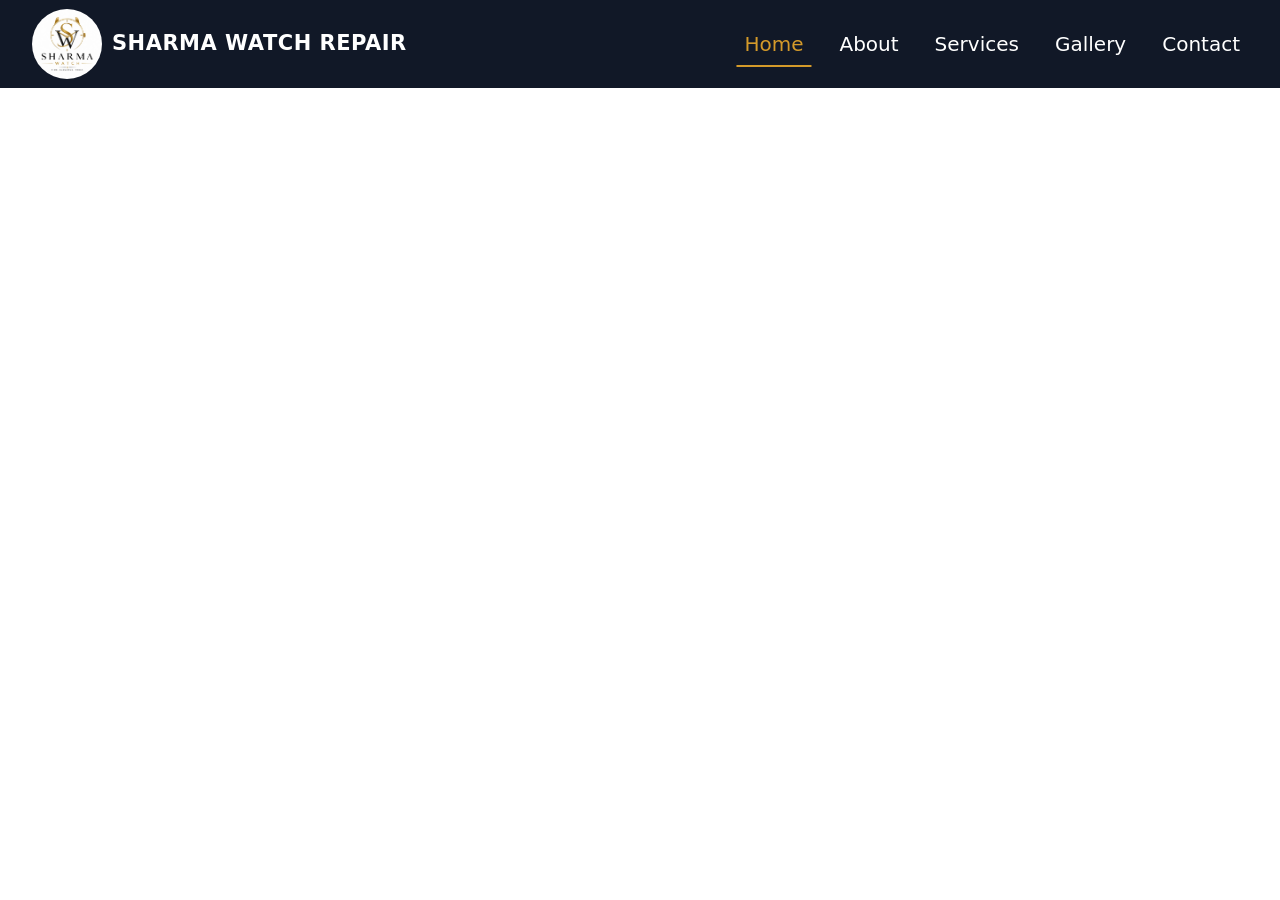
==== index.html @ b6eb5b07 "Update website pages" ====
<!DOCTYPE html>
<html lang="en">
<head>
    <meta charset="UTF-8">
    <meta name="viewport" content="width=device-width, initial-scale=1.0">

    <title>Sharma Watch Repair</title>

    <!-- Website Favicon -->
    <link rel="icon" type="image/png" href="images/sharmawatchlogo.jpeg">
    <!-- Bootstrap CSS -->
    <link href="https://cdn.jsdelivr.net/npm/bootstrap@5.3.3/dist/css/bootstrap.min.css" rel="stylesheet">
    <!-- Common CSS -->
    <link rel="stylesheet" href="css/header.css">
    <link rel="stylesheet" href="css/home.css">
    <link rel="stylesheet" href="css/services.css">
    <link rel="stylesheet" href="css/gallery.css">
    <link rel="stylesheet" href="css/footer.css">

    <!-- Bootstrap Icons -->
    <link rel="stylesheet" href="https://cdn.jsdelivr.net/npm/bootstrap-icons@1.11.3/font/bootstrap-icons.min.css">

</head>

<body>
    <!-- Header -->
    <div id="header"></div>

    <!-- Main Content -->
    <!-- <main>
        <div id="home"></div>
        <div id="about"></div>
        <div id="services"></div>
        <div id="gallery"></div>
        <div id="contact"></div>
    </main> -->
<br>
    <!-- Footer -->
    <!-- <div id="footer"></div> -->

    <!-- Bootstrap JavaScript -->
<script src="https://cdn.jsdelivr.net/npm/bootstrap@5.3.3/dist/js/bootstrap.bundle.min.js"></script>

<!-- JavaScript -->
    <script src="js/script.js" defer></script>


</body>
</html>
---- css/header.css ----
/* ================= GLOBAL ================= */

* {
    box-sizing: border-box;
}

html,
body {
    width: 100%;
    max-width: 100%;
    overflow-x: hidden;
}

/* ================= HEADER ================= */

.watch-header {
    height: 90px;
}



/* ================= BOOTSTRAP NAVBAR ================= */

.watch-navbar {
    height: 88px;
    width: 100%;
    padding: 0 20px;

    background-color: #111827;

    position: fixed;
    top: 0;
    left: 0;
    z-index: 1000;
}

/* ================= LOGO / BRAND ================= */

.watch-navbar .watch-brand {
    height: 88px;

    display: flex;
    align-items: center;
    gap: 10px;

    padding: 0;
    margin: 0;

    color: #ffffff;
    font-size: 21px;
    font-weight: 700;
    letter-spacing: 0.5px;
    white-space: nowrap;
    text-decoration: none;
}

.watch-navbar .watch-brand:hover {
    color: #d49a2a;
}

/* Logo Image */
.watch-navbar .watch-logo {
    width: 70px;
    height: 70px;
    border-radius: 50%;
    object-fit: contain;
}

/* ================= NAVIGATION MENU ================= */

.watch-navbar .navbar-collapse {
    background-color: #111827;
}

.watch-navbar .navbar-nav {
    display: flex;
    align-items: center;
    gap: 20px;
    margin-left: 90px;
}

.watch-navbar .nav-link {
    position: relative;

    padding: 10px 8px;

    color: #ffffff !important;
    font-size: 20px;
    font-weight: 500;

    text-decoration: none;
    transition: color 0.3s ease;
}

/* Hover and Active */
.watch-navbar .nav-link:hover,
.watch-navbar .nav-link:focus,
.watch-navbar .nav-link.active {
    color: #d49a2a !important;
}

/* ================= GOLD UNDERLINE ================= */

.watch-navbar .nav-link::before {
    content: "";

    position: absolute;
    left: 50%;
    bottom: 2px;

    width: 0;
    height: 2px;

    background-color: #d49a2a;

    transform: translateX(-50%);
    transition: width 0.3s ease;
}

.watch-navbar .nav-link:hover::before,
.watch-navbar .nav-link.active::before {
    width: 100%;
}

/* ================= HAMBURGER BUTTON ================= */

.watch-navbar .navbar-toggler {
    border: double #d49a2a;
    padding: 6px 9px;
}

.watch-navbar .navbar-toggler:focus {
    box-shadow: none;
}

/* White hamburger icon */
.watch-navbar .navbar-toggler-icon {
    background-image: url("data:image/svg+xml,%3Csvg xmlns='http://www.w3.org/2000/svg' viewBox='0 0 30 30'%3E%3Cpath stroke='white' stroke-linecap='round' stroke-miterlimit='10' stroke-width='2' d='M4 7h22M4 15h22M4 23h22'/%3E%3C/svg%3E");
}

/* ================= TABLET ================= */

@media (min-width: 576px) and (max-width: 991.98px) {

    .watch-navbar {
        padding: 0 15px;
    }

    /* Brand */
    .watch-navbar .watch-brand {
        font-size: 18px;
        gap: 8px;
        flex-shrink: 1;
        min-width: 0;
    }

    .watch-navbar .watch-logo {
        width: 75px;
        height: 75px;
        flex-shrink: 0;
    }

    /* Hamburger Button */
    .watch-navbar .navbar-toggler {
        display: block;
        flex-shrink: 0;
        margin-left: auto;
        border: double #d49a2a;
        padding: 6px 9px;
    }

    /* Dropdown Menu */
    .watch-navbar .navbar-collapse {
        position: absolute;
        top: 88px;
        right: 0;
        left: auto;

        width: 220px;
        padding: 10px 15px;

        background-color: #111827;
        border-radius: 0;
        box-shadow: 0 5px 15px rgba(0, 0, 0, 0.25);
    }

    /* Vertical Links */
    .watch-navbar .navbar-nav {
        display: flex;
        flex-direction: column;
        align-items: stretch;

        width: 100%;
        margin: 0;
        gap: 10px;
    }

    .watch-navbar .nav-item {
        width: 100%;
    }

    .watch-navbar .nav-link {
        display: block;
        width: 100%;
        padding: 8px 5px;

        font-size: 16px;
        text-align: left;
    }

    /* Gold Underline */
    .watch-navbar .nav-link::before {
        left: 5px;
        bottom: 2px;
        transform: none;
    }

    .watch-navbar .nav-link:hover::before,
    .watch-navbar .nav-link.active::before {
        width: 35px;
    }
}
/* ================= MOBILE ================= */

@media (max-width: 575px) {

    /* Navbar */
    .watch-navbar {
        width: 100%;
    }

    /* Brand */
    .watch-navbar .watch-brand {
        height: 88px;
        gap: 5px;
        font-size: 14px;
    }

    /* Original mobile logo sizing */
    .watch-navbar .watch-logo {
        width: 90px;
        height: 90px;

        object-fit: contain;
       
    }

    /* Original right-side mobile menu */
    .watch-navbar .navbar-collapse {
        position: absolute;

        top: 88px;
        right: 0;
        left: auto;

        width: 180px;

        padding: 10px 15px;

        background-color: #111827;
        border-radius: 0;

        box-shadow: 0 5px 15px rgba(0, 0, 0, 0.25);
    }

    /* Navigation list */
    .watch-navbar .navbar-nav {
        display: flex;
        flex-direction: column;
        align-items: stretch;

        width: 100%;
        margin: 0;
        gap: 10px;
    }

    .watch-navbar .nav-item {
        width: 100%;
    }

    .watch-navbar .nav-link {
        display: block;

        width: 100%;
        padding: 8px 5px;

        font-size: 15px;
        text-align: left;
    }

    /* Mobile underline */
    .watch-navbar .nav-link::before {
        left: 5px;
        bottom: 2px;
        transform: none;
    }

    .watch-navbar .nav-link:hover::before,
    .watch-navbar .nav-link.active::before {
        width: 35px;
    }
}

/* ================= EXTRA SMALL MOBILE ================= */

@media (max-width: 380px) {

    .watch-navbar {
        padding: 0 8px;
    }

    .watch-navbar .watch-brand {
        font-size: 12px;
        gap: 4px;
    }

    .watch-navbar .watch-logo {
        width: 75px;
        height: 75px;
    }

    .watch-navbar .navbar-toggler {
        padding: 5px 7px;
    }
}
---- css/home.css ----
/* =========================
   HERO SECTION
========================= */

.hero-section {
    position: relative;
    min-height: 650px;
    padding: 75px 0;
    overflow: hidden;

    background:
        radial-gradient(
            circle at 78% 45%,
            rgba(212, 154, 42, 0.13),
            transparent 35%
        ),
        linear-gradient(
            120deg,
            #07111e 0%,
            #102a43 55%,
            #070b11 100%
        );
}

/* Subtle gold line */
.hero-section::before {
    content: "";
    position: absolute;
    top: 0;
    left: 0;
    width: 100%;
    height: 3px;
    background: linear-gradient(
        90deg,
        #d49a2a,
        #f8d477,
        transparent
    );
}

.hero-section .container {
    position: relative;
    z-index: 1;
}

/* =========================
   LEFT CONTENT
========================= */

.hero-content {
    max-width: 590px;
    padding: 15px 0;
}

.hero-tag {
    display: inline-flex;
    align-items: center;
    gap: 10px;

    padding: 12px 20px;
    margin-bottom: 25px;

    color: #ffffff;
    border: 1px solid #d49a2a;
    border-radius: 50px;
    background: rgba(255, 255, 255, 0.04);

    font-size: 14px;
    font-weight: 600;
    letter-spacing: 0.3px;
}

.hero-tag i {
    color: #f5bd45;
    font-size: 20px;
}

/* Heading */

.hero-content h1 {
    color: #ffffff;
    font-size: clamp(38px, 4vw, 58px);
    line-height: 1.12;
    font-weight: 800;
    letter-spacing: -1.5px;
    margin-bottom: 24px;
}

.hero-content h1 span {
    display: block;
    margin-top: 8px;
    color: #f5bd45;
}

/* Description */

.hero-description {
    max-width: 510px;
    color: #c7d0dc;
    font-size: 17px;
    line-height: 1.85;
    margin-bottom: 30px;
}

/* =========================
   BUTTONS
========================= */

.hero-buttons {
    display: flex;
    flex-wrap: wrap;
    align-items: center;
    gap: 14px;
}

.hero-btn-primary,
.hero-btn-outline {
    display: inline-flex;
    align-items: center;
    justify-content: center;
    gap: 10px;

    padding: 15px 21px;
    border-radius: 50px;
    text-decoration: none;
    font-size: 14px;
    font-weight: 700;

    transition: all 0.3s ease;
}

.hero-btn-primary {
    color: #10243b;
    background: linear-gradient(
        135deg,
        #f8d477,
        #d49a2a
    );
    box-shadow: 0 8px 25px rgba(212, 154, 42, 0.16);
}

.hero-btn-primary:hover {
    color: #10243b;
    transform: translateY(-3px);
    box-shadow: 0 12px 30px rgba(212, 154, 42, 0.3);
}

.hero-btn-outline {
    color: #ffffff;
    border: 1px solid #d49a2a;
    background: transparent;
}

.hero-btn-outline:hover {
    color: #07111e;
    background: #f5bd45;
    transform: translateY(-3px);
}

/* =========================
   TRUST FEATURES
========================= */

.hero-features {
    display: flex;
    flex-wrap: wrap;
    gap: 25px;
    margin-top: 45px;
}

.hero-feature {
    display: flex;
    align-items: center;
    gap: 13px;
}

.feature-icon {
    flex-shrink: 0;
    width: 55px;
    height: 55px;

    display: flex;
    align-items: center;
    justify-content: center;

    border: 1px solid #d49a2a;
    border-radius: 50%;
    color: #f5bd45;
    font-size: 25px;
}

.hero-feature h6 {
    color: #ffffff;
    font-size: 14px;
    font-weight: 700;
    margin: 0 0 6px;
}

.hero-feature p {
    color: #aebdce;
    font-size: 12px;
    margin: 0;
}

/* =========================
   RIGHT WATCH IMAGE
========================= */

.hero-watch-wrapper {
    position: relative;
    max-width: 570px;
    margin-left: auto;
    text-align: center;
}

.watch-glow {
    position: absolute;
    width: 75%;
    height: 70%;
    top: 15%;
    left: 12%;

    background: rgba(212, 154, 42, 0.13);
    filter: blur(65px);
    border-radius: 50%;
    pointer-events: none;
}

.hero-watch-image {
    position: relative;
    display: block;
    width: 100%;
    height: auto;
    max-height: 490px;
    object-fit: contain;

    filter: drop-shadow(0 20px 30px rgba(0, 0, 0, 0.4));
    animation: watchFloat 5s ease-in-out infinite;
}

.watch-image-caption {
    position: relative;
    display: inline-flex;
    align-items: center;
    gap: 10px;

    margin-top: 15px;
    padding: 12px 22px;

    color: #f5bd45;
    border: 1px solid rgba(212, 154, 42, 0.4);
    background: rgba(255, 255, 255, 0.04);
    border-radius: 50px;

    font-size: 13px;
    font-weight: 600;
}

.watch-image-caption i {
    font-size: 18px;
}

/* Watch animation */

@keyframes watchFloat {
    0%, 100% {
        transform: translateY(0);
    }

    50% {
        transform: translateY(-9px);
    }
}

/* =========================
   TABLET
========================= */

@media (max-width: 991.98px) {
    .hero-section {
        padding: 60px 0;
    }

    .hero-content {
        max-width: 100%;
    }

    .hero-watch-wrapper {
        margin: 45px auto 0;
        max-width: 520px;
    }

    .hero-watch-image {
        max-height: 420px;
    }

    .hero-features {
        margin-top: 30px;
    }
}

/* =========================
   MOBILE
========================= */

@media (max-width: 575.98px) {
    .hero-section {
        padding: 45px 0;
        min-height: auto;
    }

    .hero-tag {
        padding: 10px 14px;
        font-size: 12px;
        margin-bottom: 22px;
    }

    .hero-content h1 {
        font-size: 37px;
        letter-spacing: -0.8px;
    }

    .hero-description {
        font-size: 15px;
        line-height: 1.75;
    }

    .hero-buttons {
        flex-direction: column;
        align-items: stretch;
    }

    .hero-btn-primary,
    .hero-btn-outline {
        width: 100%;
        padding: 14px 12px;
    }

    .hero-features {
        gap: 20px;
        flex-direction: column;
        margin-top: 30px;
    }

    .hero-watch-wrapper {
        margin-top: 35px;
    }

    .hero-watch-image {
        max-height: 300px;
    }

    .watch-image-caption {
        margin-top: 10px;
        font-size: 12px;
    }
}

@media (prefers-reduced-motion: reduce) {
    .hero-watch-image {
        animation: none;
    }

    .hero-btn-primary,
    .hero-btn-outline {
        transition: none;
    }
}
---- css/services.css ----
/* =========================
   SERVICES SECTION
========================= */

.services-section {
    padding: 80px 0;
    background: #080e17;
    color: #ffffff;
    overflow: hidden;
}

/* Heading */

.services-heading {
    max-width: 720px;
    margin: 0 auto 50px;
    padding: 0 15px;
}

.services-tag {
    display: inline-flex;
    align-items: center;
    gap: 10px;
    color: #f5bd45;
    font-size: 13px;
    font-weight: 700;
    letter-spacing: 2px;
    margin-bottom: 18px;
}

.services-heading h2 {
    color: #ffffff;
    font-size: clamp(32px, 4vw, 46px);
    font-weight: 800;
    margin-bottom: 18px;
}

.services-heading h2 span {
    color: #f5bd45;
}

.services-heading > p {
    color: #bdc7d4;
    font-size: 16px;
    line-height: 1.8;
    margin: 0;
}

/* =========================
   MARQUEE CONTAINER
========================= */

.services-marquee {
    width: 100%;
    overflow: hidden;
    padding: 15px 0 25px;
}

/* Moving Track */

.services-track {
    display: flex;
    flex-wrap: nowrap;
    align-items: stretch;
    gap: 22px;
    width: max-content;
    animation: servicesMove 32s linear infinite;
}

/* Pause on Hover */

.services-marquee:hover .services-track {
    animation-play-state: paused;
}

/* =========================
   SERVICE CARD
========================= */

.services-track .service-card {
    flex: 0 0 300px;
    width: 300px;
    min-height: 310px;
    padding: 32px 27px;

    background: linear-gradient(
        145deg,
        #111e2e,
        #0b1420
    );

    border: 1px solid rgba(212, 154, 42, 0.22);
    border-radius: 16px;

    display: flex;
    flex-direction: column;

    transition:
        transform 0.3s ease,
        border-color 0.3s ease,
        box-shadow 0.3s ease;
}

.services-track .service-card:hover {
    transform: translateY(-6px);
    border-color: #d49a2a;
    box-shadow: 0 16px 35px rgba(0, 0, 0, 0.3);
}

/* Icon */

.service-icon {
    width: 65px;
    height: 65px;
    flex-shrink: 0;

    display: flex;
    align-items: center;
    justify-content: center;

    margin-bottom: 25px;

    border: 1px solid rgba(212, 154, 42, 0.55);
    border-radius: 14px;

    background: rgba(212, 154, 42, 0.09);
    color: #f5bd45;
    font-size: 30px;

    transition: all 0.3s ease;
}

.service-card:hover .service-icon {
    color: #101b29;
    background: #f5bd45;
    transform: rotate(-5deg);
}

/* Card Text */

.service-card h3 {
    color: #ffffff;
    font-size: 21px;
    font-weight: 700;
    margin-bottom: 15px;
}

.service-card > p {
    flex-grow: 1;
    color: #b7c2d0;
    font-size: 14px;
    line-height: 1.85;
    margin-bottom: 22px;
}

/* Link */

.service-link {
    display: inline-flex;
    align-items: center;
    gap: 9px;
    align-self: flex-start;

    color: #f5bd45;
    font-size: 14px;
    font-weight: 700;
    text-decoration: none;

    transition: gap 0.3s ease;
}

.service-link:hover {
    color: #ffffff;
    gap: 15px;
}

/* =========================
   MARQUEE ANIMATION
========================= */

/*
   Track ke andar 6 cards ka group
   do baar hona chahiye.
   Tabhi -50% par seamless loop banega.
*/

@keyframes servicesMove {
    from {
        transform: translateX(0);
    }

    to {
        transform: translateX(-50%);
    }
}


/* =========================
   TABLET
========================= */

@media (max-width: 767.98px) {
    .services-section {
        padding: 65px 0;
    }

    .services-heading {
        margin-bottom: 30px;
    }

    .services-track {
        gap: 16px;
        animation-duration: 28s;
    }

    .services-track .service-card {
        flex-basis: 280px;
        width: 280px;
        padding: 27px 22px;
    }

    .service-card h3 {
        font-size: 20px;
    }

    .services-bottom {
        margin-top: 35px;
    }
}

/* =========================
   MOBILE
========================= */

@media (max-width: 575.98px) {
    .services-section {
        padding: 50px 0;
    }

    .services-heading h2 {
        font-size: 32px;
    }

    .services-heading > p {
        font-size: 14px;
    }

    .services-track {
        gap: 14px;
        animation-duration: 24s;
    }

    .services-track .service-card {
        flex-basis: 260px;
        width: 260px;
        min-height: 300px;
        padding: 25px 20px;
    }

    .service-card h3 {
        font-size: 19px;
    }

    .services-bottom h3 {
        font-size: 23px;
    }
}

/* Accessibility */

@media (prefers-reduced-motion: reduce) {
    .services-track {
        animation: none;
    }

    .service-card,
    .service-icon,
    .service-link,
    .services-contact-btn {
        transition: none;
    }
}
---- css/gallery.css ----
/* Watch Gallery */
.watch-gallery {
    background: #f4f7fb;
    color: #17365d;
}

.gallery-heading {
    margin-bottom: 40px;
}

.gallery-subtitle {
    color: #d49a2a;
    font-weight: 700;
    letter-spacing: 3px;
    font-size: 14px;
}

.gallery-heading h2 {
    font-size: clamp(28px, 4vw, 42px);
    font-weight: 800;
    margin: 10px 0;
    color: #17365d;
}

.gallery-heading p {
    color: #64748b;
    margin-bottom: 0;
}

.category-heading h3 {
    font-size: 24px;
    font-weight: 700;
    margin: 0;
}

.category-heading h3::after {
    content: "";
    display: block;
    width: 45px;
    height: 3px;
    background: #d49a2a;
    margin-top: 9px;
}

.view-all {
    color: #17365d;
    text-decoration: none;
    font-weight: 600;
    font-size: 14px;
}

.view-all i {
    color: #d49a2a;
    margin-left: 5px;
}

.view-all:hover {
    color: #d49a2a;
}


.category-buttons {
    display: flex;
    justify-content: center;
    flex-wrap: wrap;
    gap: 15px;
}

.category-btn {
    display: inline-block;
    padding: 10px 28px;
    background: #17365d;
    color: #fff;
    text-decoration: none;
    font-weight: 600;
    border: 2px solid #17365d;
    border-radius: 30px;
    transition: all 0.3s ease;
}

.category-btn:hover {
    background: #d49a2a;
    color: #fff;
    border-color: #d49a2a;
}


.watch-card {
    height: 230px;
    overflow: hidden;
    border-radius: 10px;
    background: #fff;
    box-shadow: 0 4px 15px rgba(23, 54, 93, 0.10);
}

.watch-card img {
    width: 100%;
    height: 100%;
    object-fit: cover;
    transition: transform 0.4s ease;
}

.watch-card:hover img {
    transform: scale(1.06);
}


@media (max-width: 767px) {
    .category-heading h3 {
        font-size: 20px;
    }

    .watch-card {
        height: 220px;
    }

    .view-all {
        font-size: 12px;
    }
}
---- css/footer.css ----
/* Footer Main */
.watch-footer {
    background-color: #111827;
    color: #ffffff;
    padding: 50px 0 0;
}

/* Footer Headings */
.watch-footer h5 {
    color: #d49a2a;
    font-weight: 700;
    margin-bottom: 20px;
}

.footer-brand {
    color: #ffffff;
    font-size: 23px;
    font-weight: 700;
    margin-bottom: 18px;
}

.footer-brand i {
    color: #d49a2a;
    margin-right: 8px;
}

.footer-description {
    color: #d6e0eb;
    line-height: 1.8;
    max-width: 350px;
}

/* Quick Links */
.footer-links {
    list-style: none;
    padding: 0;
    margin: 0;
}

.footer-links li {
    margin-bottom: 10px;
}

.watch-footer a {
    color: #d6e0eb;
    text-decoration: none;
    transition: color 0.3s ease;
}

.watch-footer a:hover {
    color: #d49a2a;
}

/* Contact Details */
.watch-footer p {
    line-height: 1.7;
}

.watch-footer p i {
    color: #d49a2a;
    margin-right: 8px;
}

/* Copyright */
.footer-bottom {
    border-top: 1px solid rgba(255, 255, 255, 0.18);
    text-align: center;
    padding: 20px 0 10px;
    margin-top: 30px;
}

.footer-bottom p {
    color: #d6e0eb;
    font-size: 14px;
    margin: 0;
}

/* Mobile View */
@media (max-width: 767.98px) {
    .watch-footer {
        padding-top: 35px;
    }

    .footer-brand {
        font-size: 21px;
    }

    .footer-bottom {
        margin-top: 20px;
    }
}
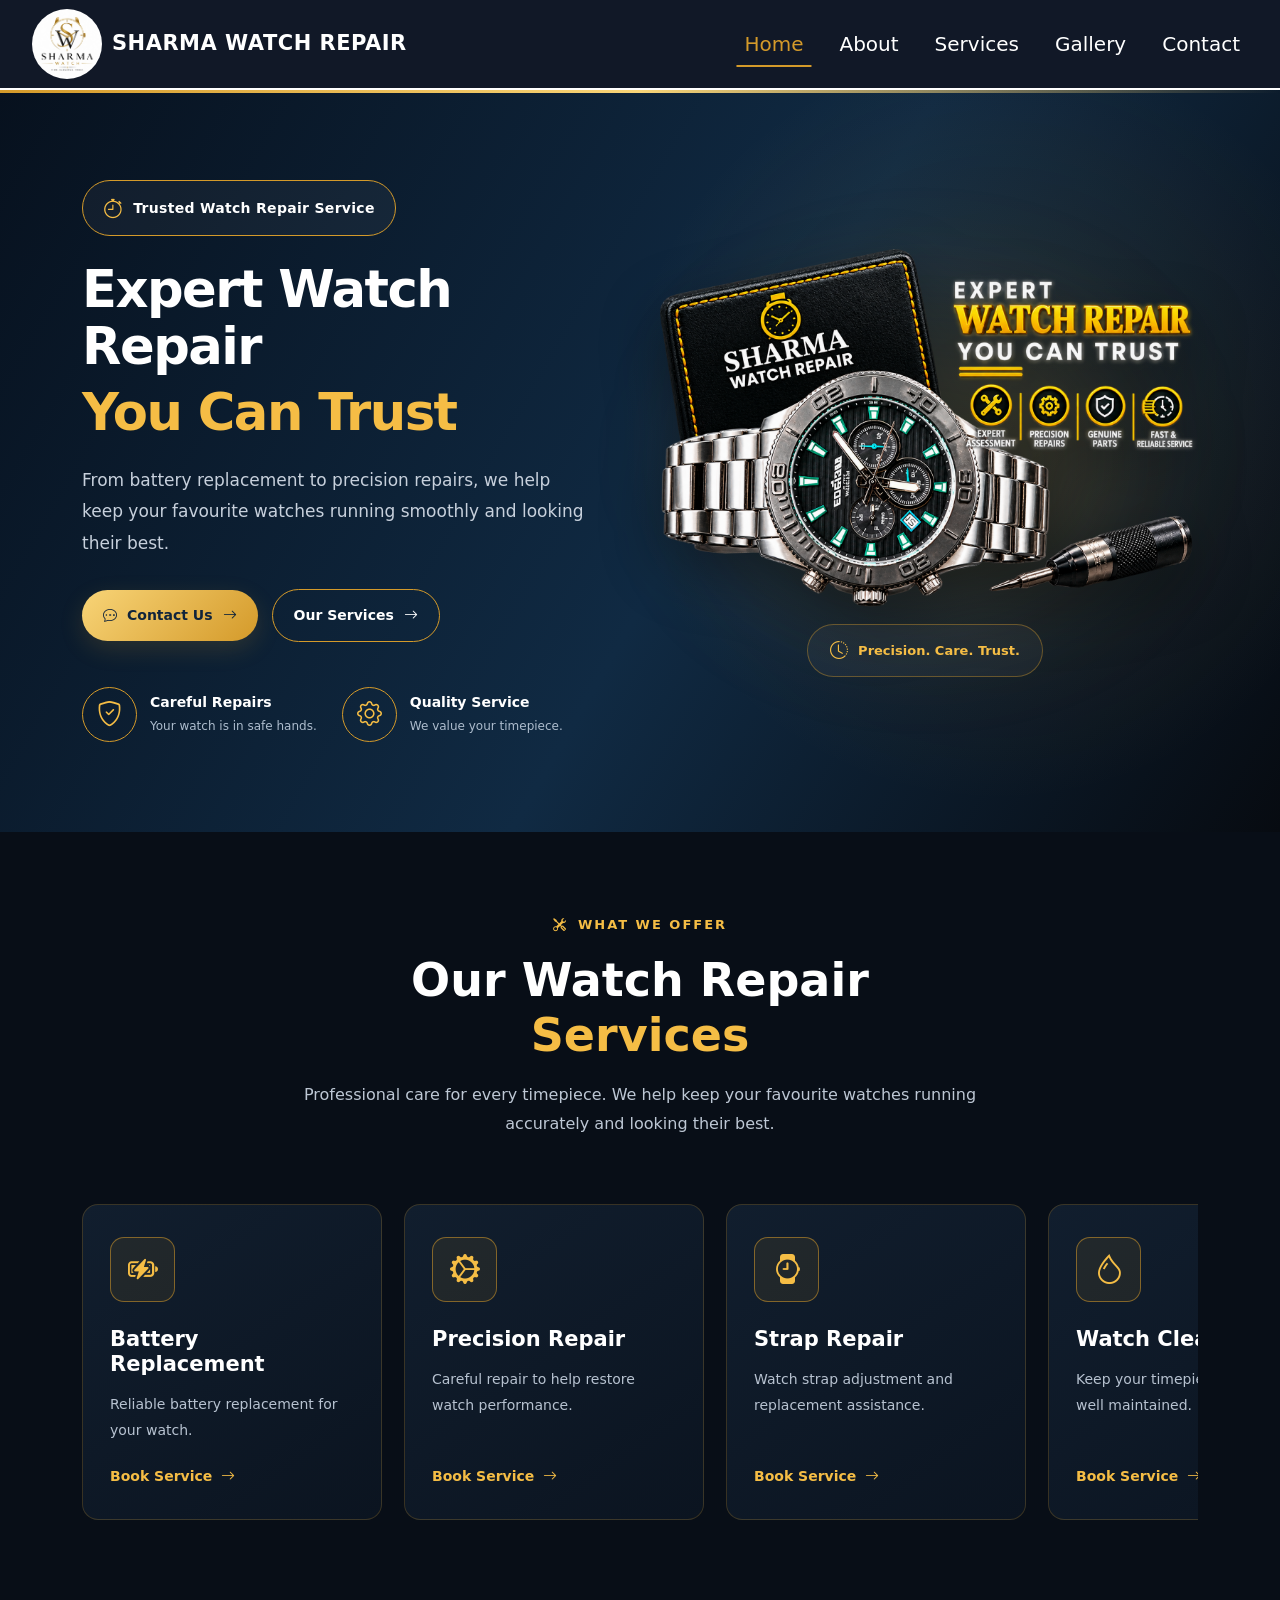
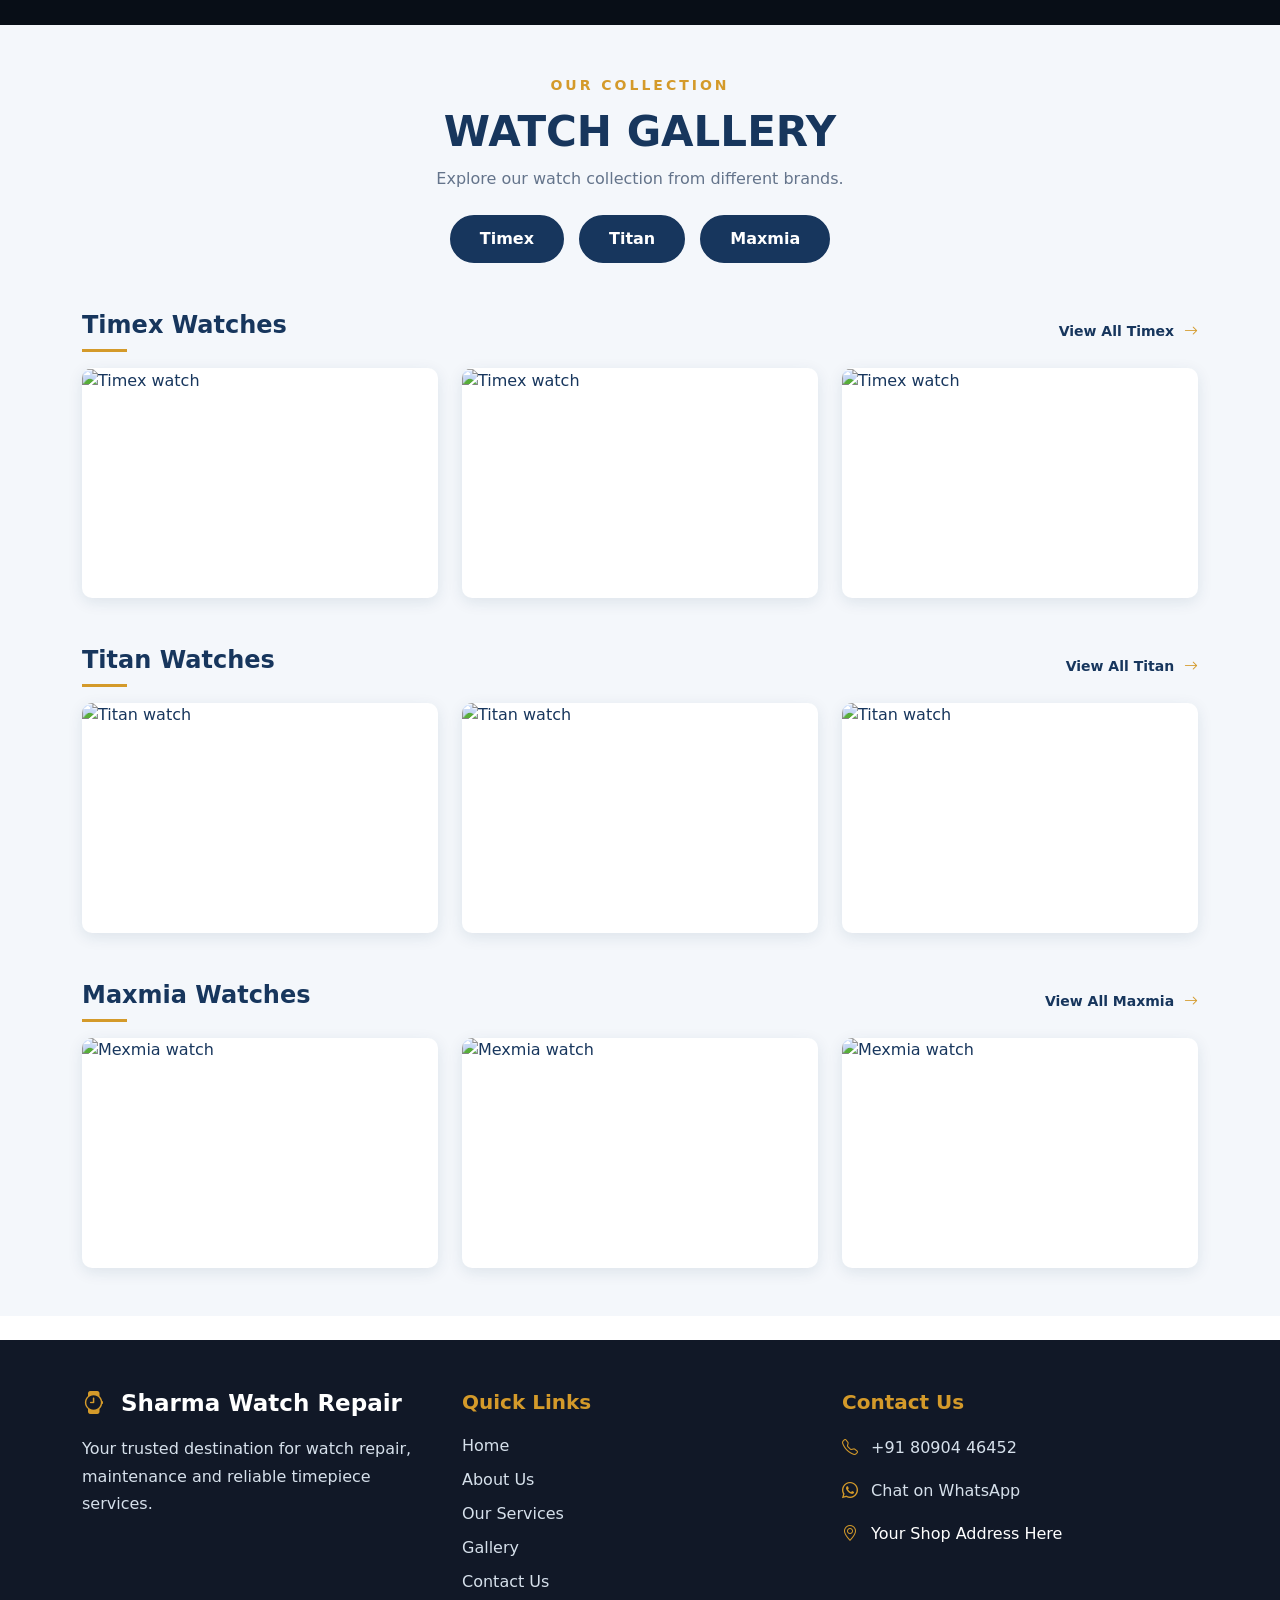
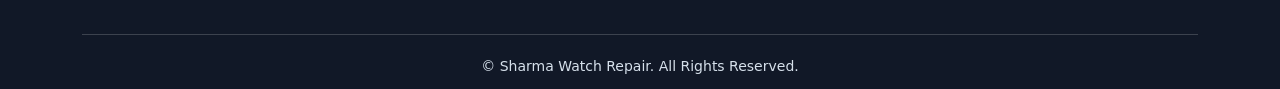
==== commit 3d89ca2f: "Update website pages" ====
--- a/index.html
+++ b/index.html
@@ -27,16 +27,16 @@
     <div id="header"></div>
 
     <!-- Main Content -->
-    <!-- <main>
+    <main>
         <div id="home"></div>
         <div id="about"></div>
         <div id="services"></div>
         <div id="gallery"></div>
         <div id="contact"></div>
-    </main> -->
+    </main>
 <br>
     <!-- Footer -->
-    <!-- <div id="footer"></div> -->
+    <div id="footer"></div>
 
     <!-- Bootstrap JavaScript -->
 <script src="https://cdn.jsdelivr.net/npm/bootstrap@5.3.3/dist/js/bootstrap.bundle.min.js"></script>
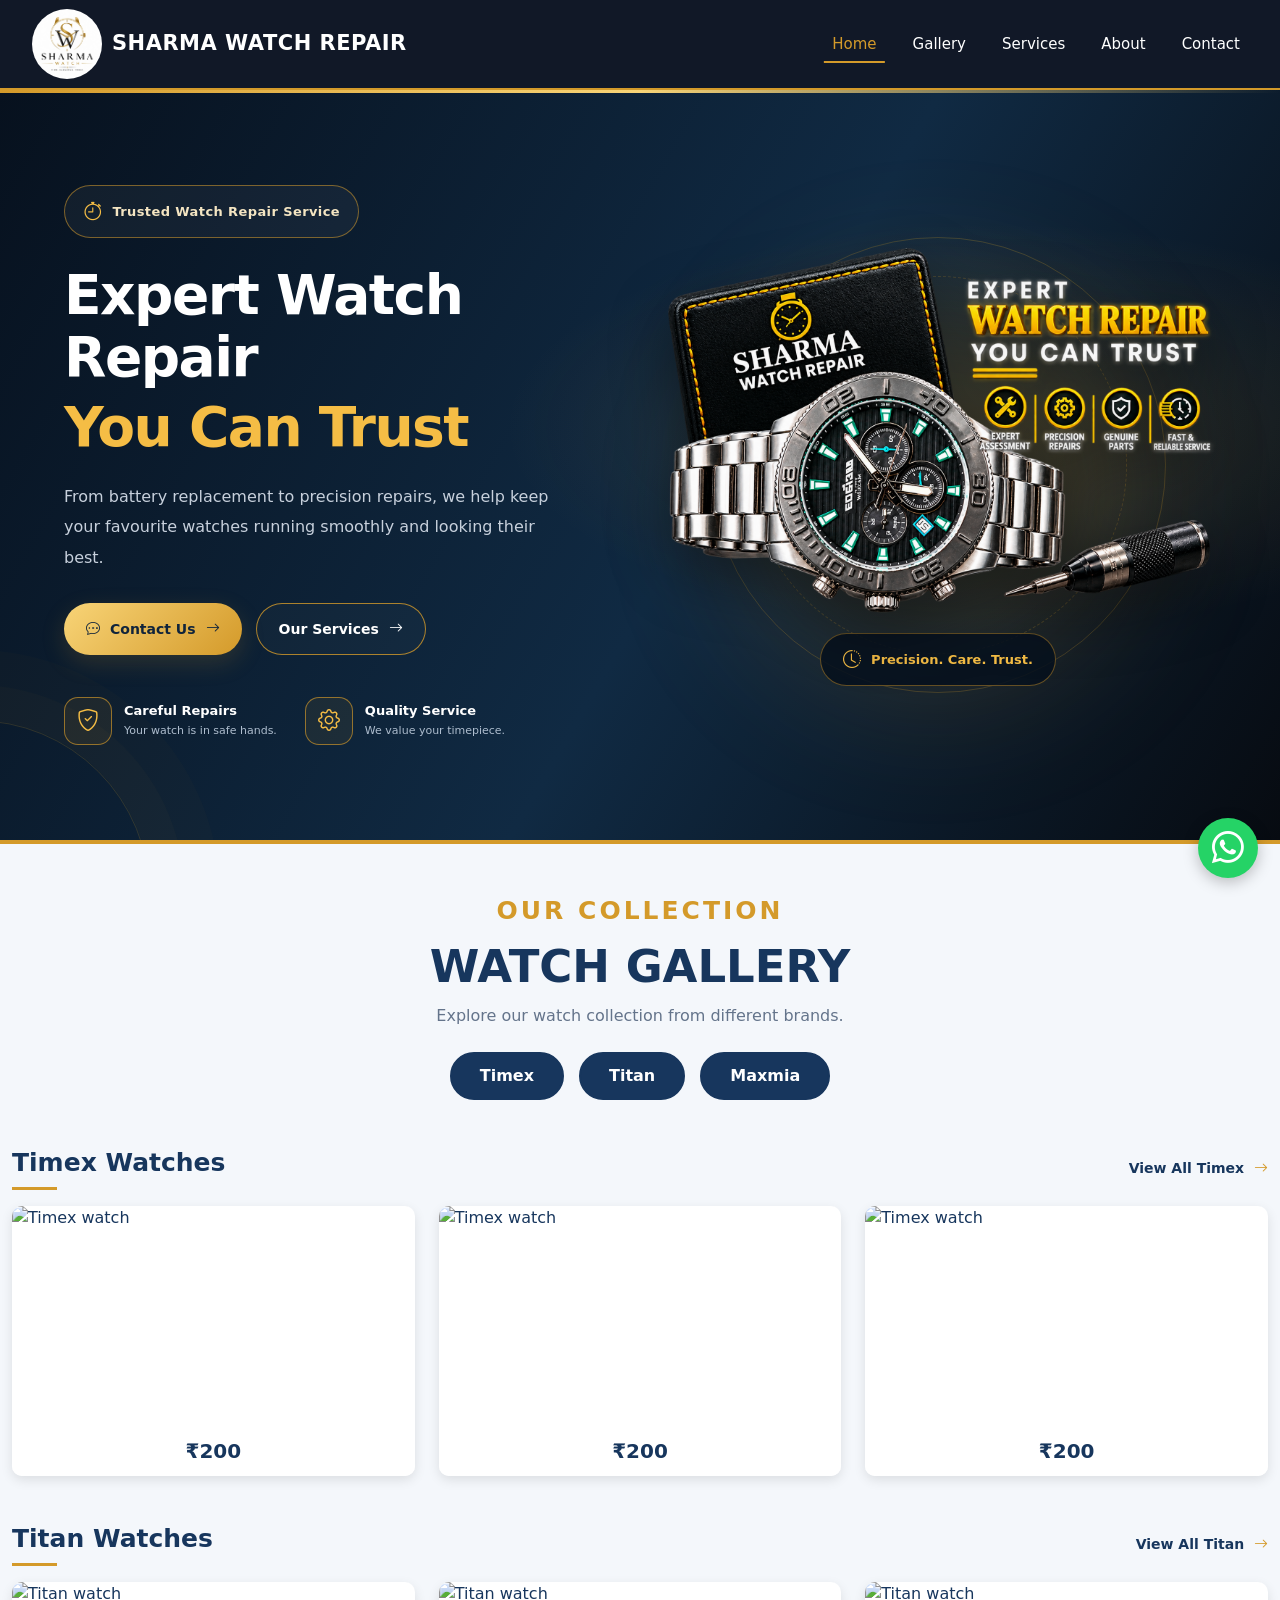
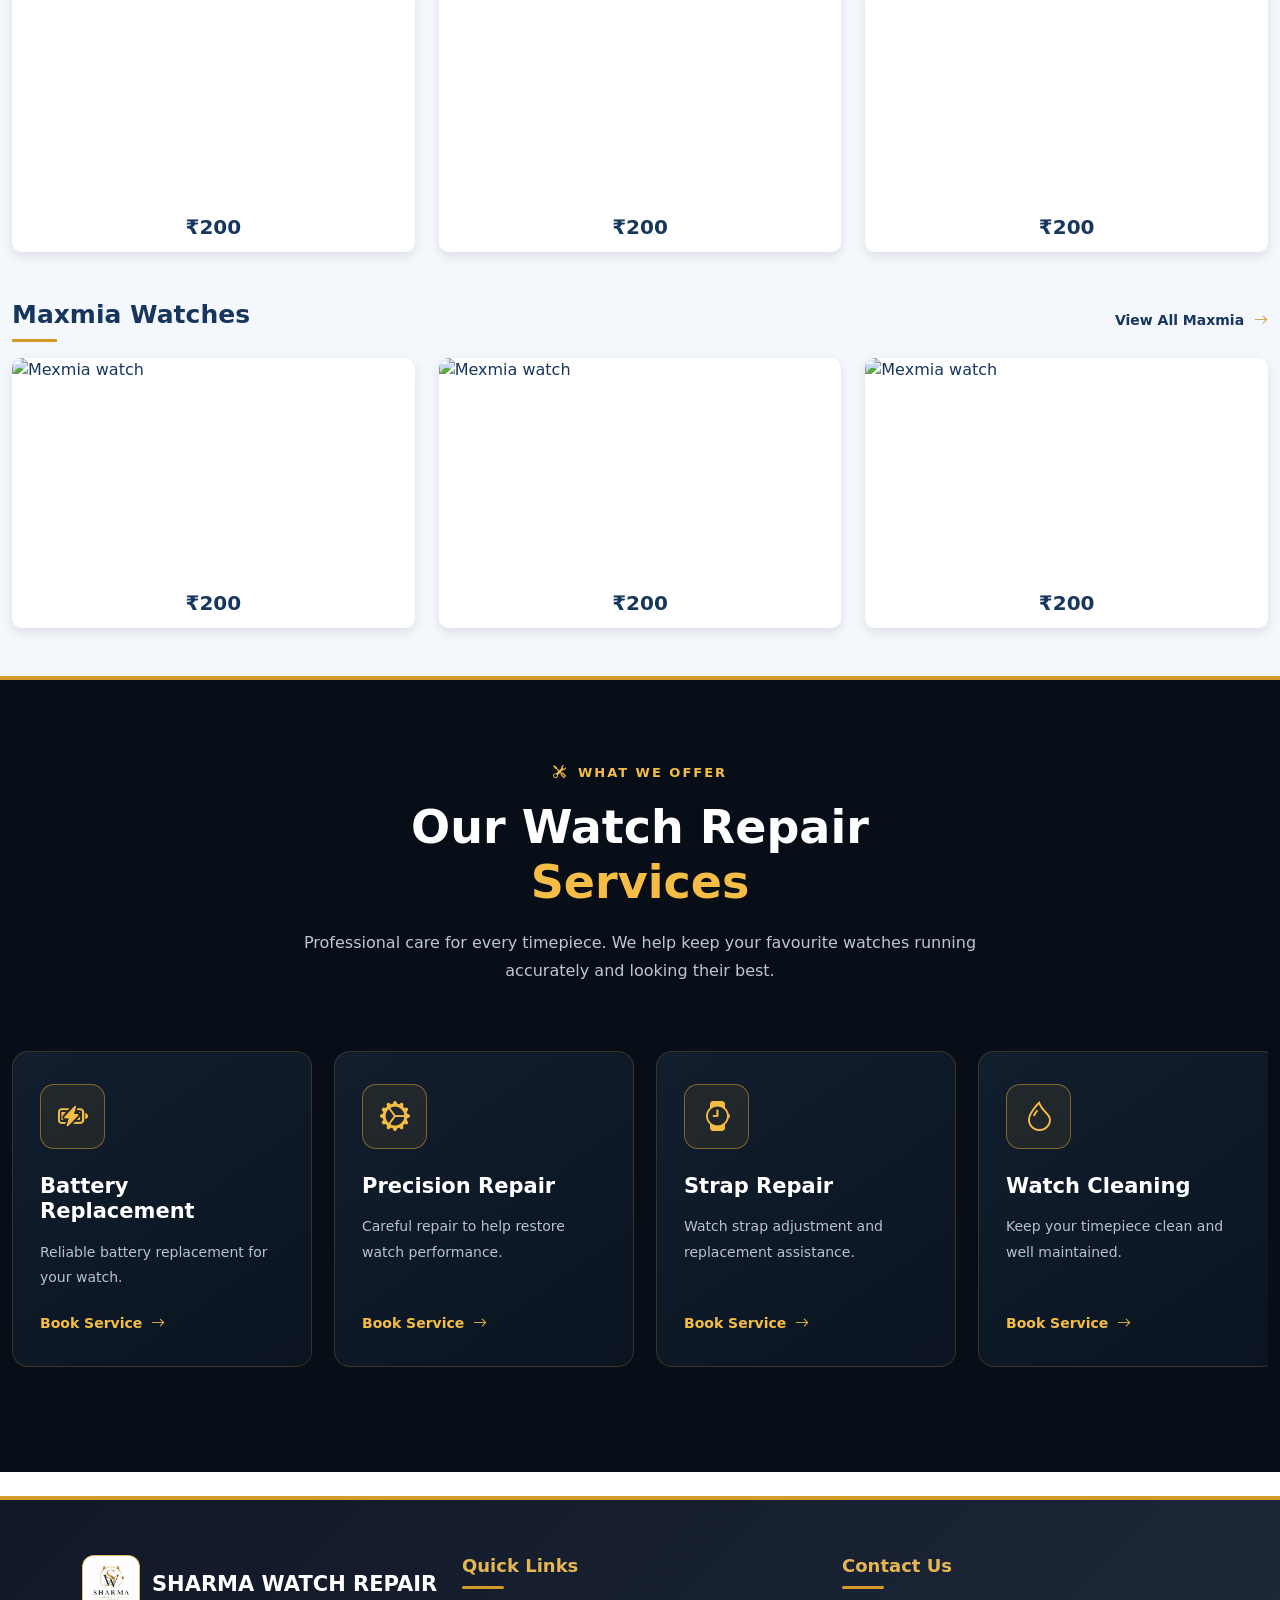
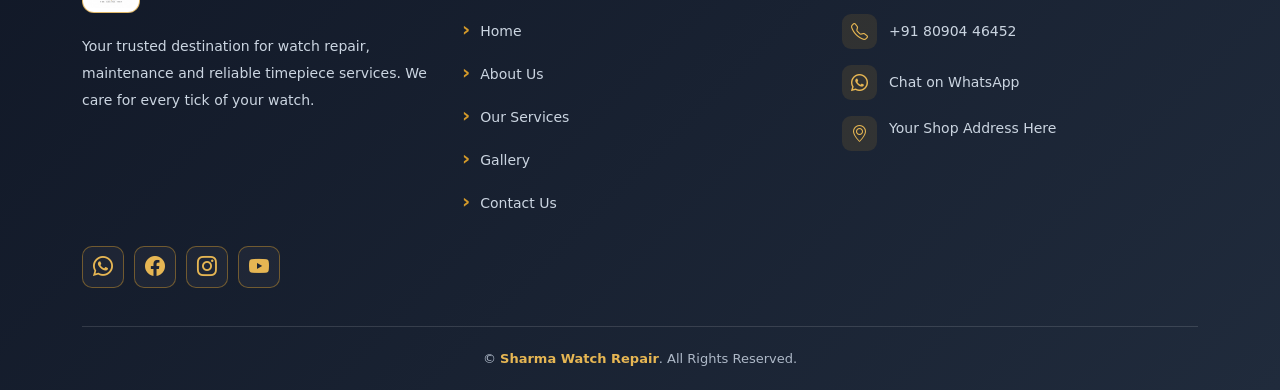
==== commit c3ccc38b: "Update website pages" ====
--- a/index.html
+++ b/index.html
@@ -1,5 +1,6 @@
 <!DOCTYPE html>
 <html lang="en">
+
 <head>
     <meta charset="UTF-8">
     <meta name="viewport" content="width=device-width, initial-scale=1.0">
@@ -19,7 +20,20 @@
 
     <!-- Bootstrap Icons -->
     <link rel="stylesheet" href="https://cdn.jsdelivr.net/npm/bootstrap-icons@1.11.3/font/bootstrap-icons.min.css">
+    <style>
+        /* ================= GLOBAL ================= */
 
+        * {
+            box-sizing: border-box;
+        }
+
+        html,
+        body {
+            width: 100%;
+            max-width: 100%;
+            overflow-x: hidden;
+        }
+    </style>
 </head>
 
 <body>
@@ -29,21 +43,32 @@
     <!-- Main Content -->
     <main>
         <div id="home"></div>
-        <div id="about"></div>
+        <div id="gallery"></div>
+        <div id="wall-watches"></div>
         <div id="services"></div>
-        <div id="gallery"></div>
-        <div id="contact"></div>
+        <div id="table-watch"></div>
+
+        <!-- Floating WhatsApp Button -->
+        <a href="https://wa.me/918090446452" class="whatsapp-float" target="_blank" rel="noopener noreferrer"
+            aria-label="Chat with us on WhatsApp">
+
+            <i class="bi bi-whatsapp"></i>
+
+        </a>
+
     </main>
-<br>
+
+    <br>
     <!-- Footer -->
     <div id="footer"></div>
 
     <!-- Bootstrap JavaScript -->
-<script src="https://cdn.jsdelivr.net/npm/bootstrap@5.3.3/dist/js/bootstrap.bundle.min.js"></script>
+    <script src="https://cdn.jsdelivr.net/npm/bootstrap@5.3.3/dist/js/bootstrap.bundle.min.js"></script>
 
-<!-- JavaScript -->
+    <!-- JavaScript -->
     <script src="js/script.js" defer></script>
 
 
 </body>
-</html>
+
+</html>
--- a/css/header.css
+++ b/css/header.css
@@ -1,25 +1,63 @@
 
-/* ================= GLOBAL ================= */
-
-* {
-    box-sizing: border-box;
-}
-
-html,
-body {
-    width: 100%;
-    max-width: 100%;
-    overflow-x: hidden;
+/* Floating WhatsApp Button */
+.whatsapp-float {
+    position: fixed;
+    right: 22px;
+    bottom: 22px;
+    z-index: 9999;
+
+    width: 60px;
+    height: 60px;
+
+    display: flex;
+    align-items: center;
+    justify-content: center;
+
+    background-color: #25D366;
+    color: #ffffff;
+
+    font-size: 32px;
+    text-decoration: none;
+
+    border-radius: 50%;
+    box-shadow: 0 4px 15px rgba(0, 0, 0, 0.25);
+
+    transition: transform 0.3s ease,
+                background-color 0.3s ease;
+}
+
+.whatsapp-float:hover {
+    color: #ffffff;
+    background-color: #128C7E;
+    transform: scale(1.1);
+}
+
+/* Mobile Responsive */
+@media (max-width: 575.98px) {
+    .whatsapp-float {
+        width: 55px;
+        height: 55px;
+        right: 15px;
+        bottom: 15px;
+        font-size: 29px;
+    }
 }
 
 /* ================= HEADER ================= */
 
 .watch-header {
     height: 90px;
-}
-
-
-
+    border-bottom: 4px solid #d49a2a;
+}
+
+/* Fixed header ke neeche section ko visible rakhna */
+#home,
+#about,
+#services,
+#gallery,
+#contact {
+    scroll-margin-top: 90px;
+}
 /* ================= BOOTSTRAP NAVBAR ================= */
 
 .watch-navbar {
@@ -86,7 +124,7 @@
     padding: 10px 8px;
 
     color: #ffffff !important;
-    font-size: 20px;
+    font-size: 15px;
     font-weight: 500;
 
     text-decoration: none;
@@ -177,8 +215,8 @@
         right: 0;
         left: auto;
 
-        width: 220px;
-        padding: 10px 15px;
+        width: 251px;
+        padding: 10px 20px;
 
         background-color: #111827;
         border-radius: 0;
@@ -193,7 +231,7 @@
 
         width: 100%;
         margin: 0;
-        gap: 10px;
+        gap: 20px;
     }
 
     .watch-navbar .nav-item {
@@ -205,7 +243,7 @@
         width: 100%;
         padding: 8px 5px;
 
-        font-size: 16px;
+        font-size: 20px;
         text-align: left;
     }
 
@@ -254,12 +292,12 @@
         right: 0;
         left: auto;
 
-        width: 180px;
+        width: 400px;
 
         padding: 10px 15px;
 
         background-color: #111827;
-        border-radius: 0;
+        border-radius: 0px;
 
         box-shadow: 0 5px 15px rgba(0, 0, 0, 0.25);
     }
@@ -272,7 +310,7 @@
 
         width: 100%;
         margin: 0;
-        gap: 10px;
+        gap: 15px;
     }
 
     .watch-navbar .nav-item {
@@ -291,7 +329,7 @@
 
     /* Mobile underline */
     .watch-navbar .nav-link::before {
-        left: 5px;
+        left: 10px;
         bottom: 2px;
         transform: none;
     }
--- a/css/home.css
+++ b/css/home.css
@@ -1,29 +1,21 @@
 
-/* =========================
-   HERO SECTION
-========================= */
+/* =========================================
+   HERO SECTION - SHARMA WATCH REPAIR
+========================================= */
 
 .hero-section {
     position: relative;
+    isolation: isolate;
+    overflow: hidden;
     min-height: 650px;
     padding: 75px 0;
-    overflow: hidden;
-
     background:
-        radial-gradient(
-            circle at 78% 45%,
-            rgba(212, 154, 42, 0.13),
-            transparent 35%
-        ),
-        linear-gradient(
-            120deg,
-            #07111e 0%,
-            #102a43 55%,
-            #070b11 100%
-        );
-}
-
-/* Subtle gold line */
+        radial-gradient(ellipse at 78% 45%,
+            rgba(212, 154, 42, 0.16), transparent 35%),
+        linear-gradient(120deg, #07111e 0%, #102a43 55%, #070b11 100%);
+}
+
+/* Decorative Gold Line */
 .hero-section::before {
     content: "";
     position: absolute;
@@ -31,57 +23,66 @@
     left: 0;
     width: 100%;
     height: 3px;
-    background: linear-gradient(
-        90deg,
-        #d49a2a,
-        #f8d477,
-        transparent
-    );
-}
-
-.hero-section .container {
-    position: relative;
-    z-index: 1;
-}
-
-/* =========================
-   LEFT CONTENT
-========================= */
-
+    background: linear-gradient(90deg, #d49a2a, #f8d477, transparent);
+}
+
+.hero-section::after {
+    content: "";
+    position: absolute;
+    z-index: -1;
+    width: 350px;
+    height: 350px;
+    left: -200px;
+    bottom: -230px;
+    border: 1px solid rgba(212, 154, 42, 0.18);
+    border-radius: 50%;
+    box-shadow:
+        0 0 0 35px rgba(212, 154, 42, 0.025),
+        0 0 0 70px rgba(212, 154, 42, 0.02);
+}
+
+.hero-section .container-fluid {
+    max-width: 1440px;
+    padding-left: clamp(20px, 5vw, 75px);
+    padding-right: clamp(20px, 5vw, 75px);
+}
+
+.hero-section .row {
+    --bs-gutter-x: 2.5rem;
+}
+
+/* LEFT CONTENT */
 .hero-content {
-    max-width: 590px;
-    padding: 15px 0;
-}
-
+    max-width: 600px;
+    padding: 20px 0;
+}
+
+/* Small Tag */
 .hero-tag {
     display: inline-flex;
     align-items: center;
     gap: 10px;
-
-    padding: 12px 20px;
-    margin-bottom: 25px;
-
-    color: #ffffff;
-    border: 1px solid #d49a2a;
+    padding: 11px 18px;
+    margin-bottom: 26px;
+    color: #f4e5c2;
+    border: 1px solid rgba(212, 154, 42, 0.55);
     border-radius: 50px;
-    background: rgba(255, 255, 255, 0.04);
-
-    font-size: 14px;
+    background: rgba(255, 255, 255, 0.045);
+    font-size: 13px;
     font-weight: 600;
-    letter-spacing: 0.3px;
+    letter-spacing: 0.4px;
 }
 
 .hero-tag i {
     color: #f5bd45;
-    font-size: 20px;
-}
-
-/* Heading */
-
+    font-size: 19px;
+}
+
+/* Main Heading */
 .hero-content h1 {
-    color: #ffffff;
-    font-size: clamp(38px, 4vw, 58px);
-    line-height: 1.12;
+    color: #fff;
+    font-size: clamp(38px, 4.3vw, 62px);
+    line-height: 1.13;
     font-weight: 800;
     letter-spacing: -1.5px;
     margin-bottom: 24px;
@@ -94,19 +95,15 @@
 }
 
 /* Description */
-
 .hero-description {
-    max-width: 510px;
+    max-width: 500px;
     color: #c7d0dc;
-    font-size: 17px;
-    line-height: 1.85;
+    font-size: 16px;
+    line-height: 1.9;
     margin-bottom: 30px;
 }
 
-/* =========================
-   BUTTONS
-========================= */
-
+/* Buttons */
 .hero-buttons {
     display: flex;
     flex-wrap: wrap;
@@ -120,24 +117,19 @@
     align-items: center;
     justify-content: center;
     gap: 10px;
-
-    padding: 15px 21px;
+    min-height: 52px;
+    padding: 14px 22px;
     border-radius: 50px;
     text-decoration: none;
     font-size: 14px;
     font-weight: 700;
-
     transition: all 0.3s ease;
 }
 
 .hero-btn-primary {
     color: #10243b;
-    background: linear-gradient(
-        135deg,
-        #f8d477,
-        #d49a2a
-    );
-    box-shadow: 0 8px 25px rgba(212, 154, 42, 0.16);
+    background: linear-gradient(135deg, #f8d477, #d49a2a);
+    box-shadow: 0 8px 24px rgba(212, 154, 42, 0.17);
 }
 
 .hero-btn-primary:hover {
@@ -147,9 +139,9 @@
 }
 
 .hero-btn-outline {
-    color: #ffffff;
-    border: 1px solid #d49a2a;
-    background: transparent;
+    color: #fff;
+    border: 1px solid rgba(212, 154, 42, 0.8);
+    background: rgba(255, 255, 255, 0.025);
 }
 
 .hero-btn-outline:hover {
@@ -158,101 +150,119 @@
     transform: translateY(-3px);
 }
 
-/* =========================
-   TRUST FEATURES
-========================= */
-
+/* Trust Features */
 .hero-features {
     display: flex;
     flex-wrap: wrap;
-    gap: 25px;
-    margin-top: 45px;
+    gap: 28px;
+    margin-top: 42px;
 }
 
 .hero-feature {
     display: flex;
     align-items: center;
-    gap: 13px;
+    gap: 12px;
 }
 
 .feature-icon {
+    display: flex;
+    align-items: center;
+    justify-content: center;
     flex-shrink: 0;
-    width: 55px;
-    height: 55px;
-
-    display: flex;
-    align-items: center;
-    justify-content: center;
-
-    border: 1px solid #d49a2a;
-    border-radius: 50%;
+    width: 48px;
+    height: 48px;
+    border: 1px solid rgba(212, 154, 42, 0.65);
+    border-radius: 14px;
+    background: rgba(212, 154, 42, 0.08);
     color: #f5bd45;
-    font-size: 25px;
+    font-size: 22px;
 }
 
 .hero-feature h6 {
-    color: #ffffff;
-    font-size: 14px;
+    color: #fff;
+    font-size: 13px;
     font-weight: 700;
-    margin: 0 0 6px;
+    margin: 0 0 5px;
 }
 
 .hero-feature p {
     color: #aebdce;
-    font-size: 12px;
+    font-size: 11px;
+    line-height: 1.5;
     margin: 0;
 }
 
-/* =========================
-   RIGHT WATCH IMAGE
-========================= */
-
+/* RIGHT SIDE - WATCH IMAGE */
 .hero-watch-wrapper {
     position: relative;
-    max-width: 570px;
+    display: flex;
+    flex-direction: column;
+    align-items: center;
+    justify-content: center;
+    max-width: 560px;
+    min-height: 480px;
     margin-left: auto;
-    text-align: center;
+    isolation: isolate;
 }
 
 .watch-glow {
     position: absolute;
+    z-index: -1;
     width: 75%;
-    height: 70%;
-    top: 15%;
+    aspect-ratio: 1;
+    top: 12%;
     left: 12%;
-
-    background: rgba(212, 154, 42, 0.13);
+    border-radius: 50%;
+    background: rgba(212, 154, 42, 0.15);
     filter: blur(65px);
+    pointer-events: none;
+}
+
+/* Decorative Circle */
+.hero-watch-wrapper::before {
+    content: "";
+    position: absolute;
+    z-index: -1;
+    width: 82%;
+    aspect-ratio: 1;
+    border: 1px solid rgba(212, 154, 42, 0.23);
     border-radius: 50%;
-    pointer-events: none;
-}
-
+}
+
+.hero-watch-wrapper::after {
+    content: "";
+    position: absolute;
+    z-index: -1;
+    width: 68%;
+    aspect-ratio: 1;
+    border: 1px dashed rgba(212, 154, 42, 0.22);
+    border-radius: 50%;
+}
+
+/* Main Watch Image */
 .hero-watch-image {
     position: relative;
     display: block;
     width: 100%;
     height: auto;
-    max-height: 490px;
+    max-height: 450px;
     object-fit: contain;
-
-    filter: drop-shadow(0 20px 30px rgba(0, 0, 0, 0.4));
+    filter: drop-shadow(0 22px 30px rgba(0, 0, 0, 0.45));
     animation: watchFloat 5s ease-in-out infinite;
 }
 
+/* Image Caption */
 .watch-image-caption {
-    position: relative;
     display: inline-flex;
     align-items: center;
+    justify-content: center;
     gap: 10px;
-
-    margin-top: 15px;
+    margin-top: 18px;
     padding: 12px 22px;
-
     color: #f5bd45;
-    border: 1px solid rgba(212, 154, 42, 0.4);
-    background: rgba(255, 255, 255, 0.04);
+    border: 1px solid rgba(212, 154, 42, 0.45);
+    background: rgba(7, 17, 30, 0.85);
     border-radius: 50px;
-
     font-size: 13px;
     font-weight: 600;
 }
@@ -261,8 +271,7 @@
     font-size: 18px;
 }
 
-/* Watch animation */
-
+/* Animation */
 @keyframes watchFloat {
     0%, 100% {
         transform: translateY(0);
@@ -273,13 +282,10 @@
     }
 }
 
-/* =========================
-   TABLET
-========================= */
-
+/* TABLET */
 @media (max-width: 991.98px) {
     .hero-section {
-        padding: 60px 0;
+        padding: 55px 0;
     }
 
     .hero-content {
@@ -287,76 +293,108 @@
     }
 
     .hero-watch-wrapper {
-        margin: 45px auto 0;
-        max-width: 520px;
+        min-height: 400px;
+        margin: 35px auto 0;
+        max-width: 500px;
     }
 
     .hero-watch-image {
-        max-height: 420px;
+        max-height: 380px;
     }
 
     .hero-features {
+        gap: 20px;
         margin-top: 30px;
     }
 }
 
-/* =========================
-   MOBILE
-========================= */
-
+/* MOBILE */
 @media (max-width: 575.98px) {
     .hero-section {
-        padding: 45px 0;
         min-height: auto;
+        padding: 38px 0 45px;
+    }
+
+    .hero-section .container-fluid {
+        padding-left: 20px;
+        padding-right: 20px;
+    }
+
+    .hero-section .row {
+        --bs-gutter-x: 0;
+    }
+
+    .hero-content {
+        padding: 8px 0;
     }
 
     .hero-tag {
-        padding: 10px 14px;
-        font-size: 12px;
-        margin-bottom: 22px;
+        padding: 9px 13px;
+        margin-bottom: 20px;
+        font-size: 11px;
     }
 
     .hero-content h1 {
-        font-size: 37px;
+        font-size: clamp(34px, 9vw, 43px);
         letter-spacing: -0.8px;
+        line-height: 1.15;
+        margin-bottom: 18px;
     }
 
     .hero-description {
-        font-size: 15px;
-        line-height: 1.75;
+        font-size: 14px;
+        line-height: 1.8;
+        margin-bottom: 23px;
     }
 
     .hero-buttons {
         flex-direction: column;
         align-items: stretch;
+        gap: 11px;
     }
 
     .hero-btn-primary,
     .hero-btn-outline {
         width: 100%;
-        padding: 14px 12px;
+        min-height: 49px;
+        padding: 13px 12px;
     }
 
     .hero-features {
-        gap: 20px;
         flex-direction: column;
-        margin-top: 30px;
+        gap: 18px;
+        margin-top: 28px;
+    }
+
+    .feature-icon {
+        width: 44px;
+        height: 44px;
+        border-radius: 12px;
+        font-size: 20px;
     }
 
     .hero-watch-wrapper {
+        min-height: auto;
         margin-top: 35px;
+        padding: 10px 0;
     }
 
     .hero-watch-image {
-        max-height: 300px;
+        max-height: 290px;
     }
 
     .watch-image-caption {
-        margin-top: 10px;
+        margin-top: 16px;
+        padding: 10px 17px;
         font-size: 12px;
     }
-}
-
+
+    .watch-glow {
+        filter: blur(45px);
+    }
+}
+
+/* Reduced Motion Accessibility */
 @media (prefers-reduced-motion: reduce) {
     .hero-watch-image {
         animation: none;
@@ -366,4 +404,4 @@
     .hero-btn-outline {
         transition: none;
     }
-}+}
--- a/css/services.css
+++ b/css/services.css
@@ -7,6 +7,7 @@
     background: #080e17;
     color: #ffffff;
     overflow: hidden;
+    border-top: 4px solid #d49a2a;
 }
 
 /* Heading */
--- a/css/gallery.css
+++ b/css/gallery.css
@@ -3,6 +3,8 @@
 .watch-gallery {
     background: #f4f7fb;
     color: #17365d;
+    border-top: 4px solid #d49a2a;
+
 }
 
 .gallery-heading {
@@ -13,11 +15,11 @@
     color: #d49a2a;
     font-weight: 700;
     letter-spacing: 3px;
-    font-size: 14px;
+    font-size: 25px;
 }
 
 .gallery-heading h2 {
-    font-size: clamp(28px, 4vw, 42px);
+    font-size: clamp(30px, 9vw, 45px);
     font-weight: 800;
     margin: 10px 0;
     color: #17365d;
@@ -29,7 +31,7 @@
 }
 
 .category-heading h3 {
-    font-size: 24px;
+    font-size: 25px;
     font-weight: 700;
     margin: 0;
 }
@@ -85,20 +87,30 @@
     border-color: #d49a2a;
 }
 
+/* Watch Price */
+.watch-price {
+    text-align: center;
+    font-size: 20px;
+    font-weight: 700;
+    color: #17365d;
+    padding: 10px 5px;
+    background-color: #ffffff;
+}
 
+/* Watch Card */
 .watch-card {
-    height: 230px;
     overflow: hidden;
     border-radius: 10px;
-    background: #fff;
-    box-shadow: 0 4px 15px rgba(23, 54, 93, 0.10);
+    background-color: #ffffff;
+    box-shadow: 0 4px 12px rgba(0, 0, 0, 0.10);
 }
 
+/* Watch Image */
 .watch-card img {
+    display: block;
     width: 100%;
-    height: 100%;
+    height: 220px;
     object-fit: cover;
-    transition: transform 0.4s ease;
 }
 
 .watch-card:hover img {
@@ -111,11 +123,16 @@
         font-size: 20px;
     }
 
-    .watch-card {
-        height: 220px;
+     .watch-card img {
+        height: 160px;
+    }
+
+    .watch-price {
+        font-size: 17px;
+        padding: 8px 5px;
     }
 
     .view-all {
-        font-size: 12px;
+        font-size: 15px;
     }
 }
--- a/css/footer.css
+++ b/css/footer.css
@@ -1,91 +1,500 @@
-/* Footer Main */
+
+/* =====================================
+   SHARMA WATCH REPAIR - FOOTER
+===================================== */
+
 .watch-footer {
-    background-color: #111827;
+    padding: 55px 0 0;
+    overflow: hidden;
+    background: linear-gradient(135deg, #111827, #202b3c);
     color: #ffffff;
-    padding: 50px 0 0;
-}
-
-/* Footer Headings */
+    border-top: 4px solid #d49a2a;
+}
+
+.watch-footer .container {
+    position: relative;
+    z-index: 1;
+}
+
+.watch-footer a {
+    text-decoration: none;
+}
+
+/* =====================================
+   BRAND
+===================================== */
+
+.footer-brand {
+    display: inline-flex;
+    align-items: center;
+    gap: 12px;
+    max-width: 100%;
+    margin-bottom: 20px;
+    color: #ffffff;
+    font-size: 21px;
+    font-weight: 800;
+    line-height: 1.4;
+}
+
+.footer-brand:hover,
+.footer-brand:hover span {
+    color: #e6b653;
+}
+
+.footer-logo {
+    display: block;
+    flex-shrink: 0;
+    width: 58px;
+    height: 58px;
+    padding: 4px;
+    object-fit: contain;
+    background: #ffffff;
+    border: 1px solid rgba(212, 154, 42, 0.7);
+    border-radius: 12px;
+}
+
+.footer-brand span {
+    color: #ffffff;
+    overflow-wrap: anywhere;
+    transition: color 0.25s ease;
+}
+
+.footer-description {
+    max-width: 350px;
+    margin-bottom: 22px;
+    color: #cbd5e1;
+    font-size: 14px;
+    line-height: 1.9;
+}
+
+/* =====================================
+   HEADINGS
+===================================== */
+
 .watch-footer h5 {
+    position: relative;
+    margin: 0 0 25px;
+    padding-bottom: 12px;
+    color: #e6b653;
+    font-size: 18px;
+    font-weight: 700;
+}
+
+.watch-footer h5::after {
+    content: "";
+    position: absolute;
+    bottom: 0;
+    left: 0;
+    width: 42px;
+    height: 3px;
+    border-radius: 3px;
+    background: #d49a2a;
+}
+
+/* =====================================
+   QUICK LINKS
+===================================== */
+
+.footer-links {
+    margin: 0;
+    padding: 0;
+    list-style: none;
+}
+
+.footer-links li {
+    margin-bottom: 13px;
+}
+
+.footer-links a {
+    display: inline-block;
+    color: #cbd5e1;
+    font-size: 14px;
+    transition: color 0.25s ease, transform 0.25s ease;
+}
+
+.footer-links a::before {
+    content: "›";
+    margin-right: 10px;
     color: #d49a2a;
+    font-size: 20px;
     font-weight: 700;
-    margin-bottom: 20px;
-}
-
-.footer-brand {
-    color: #ffffff;
-    font-size: 23px;
-    font-weight: 700;
-    margin-bottom: 18px;
-}
-
-.footer-brand i {
-    color: #d49a2a;
-    margin-right: 8px;
-}
-
-.footer-description {
-    color: #d6e0eb;
+}
+
+.footer-links a:hover {
+    color: #e6b653;
+    transform: translateX(4px);
+}
+
+/* =====================================
+   CONTACT
+===================================== */
+
+.footer-contact p {
+    display: flex;
+    align-items: flex-start;
+    gap: 12px;
+    margin-bottom: 16px;
+    color: #cbd5e1;
+    font-size: 14px;
     line-height: 1.8;
-    max-width: 350px;
-}
-
-/* Quick Links */
-.footer-links {
-    list-style: none;
-    padding: 0;
+}
+
+.footer-contact p > i {
+    display: inline-flex;
+    align-items: center;
+    justify-content: center;
+    flex: 0 0 35px;
+    width: 35px;
+    height: 35px;
+    border-radius: 9px;
+    background: rgba(212, 154, 42, 0.12);
+    color: #e6b653;
+    font-size: 17px;
+}
+
+.footer-contact p a,
+.footer-contact p span {
+    min-width: 0;
+    color: #cbd5e1;
+    overflow-wrap: anywhere;
+}
+
+.footer-contact p a {
+    align-self: center;
+}
+
+.footer-contact p a:hover {
+    color: #e6b653;
+}
+
+/* =====================================
+   SOCIAL MEDIA
+===================================== */
+
+.footer-social-row {
+    margin-top: 12px;
+}
+
+.footer-social {
+    display: flex;
+    align-items: center;
+    flex-wrap: wrap;
+    gap: 10px;
+    margin-top: 5px;
+}
+
+.footer-social a {
+    display: inline-flex;
+    align-items: center;
+    justify-content: center;
+    flex: 0 0 42px;
+    width: 42px;
+    height: 42px;
+    border: 1px solid rgba(212, 154, 42, 0.45);
+    border-radius: 10px;
+    background: rgba(255, 255, 255, 0.04);
+    color: #e6b653;
+    font-size: 20px;
+    transition: all 0.3s ease;
+}
+
+.footer-social a:hover {
+    transform: translateY(-4px);
+    border-color: #d49a2a;
+    background: #d49a2a;
+    color: #111827;
+}
+
+/* =====================================
+   COPYRIGHT
+===================================== */
+
+.footer-bottom {
+    margin-top: 38px;
+    padding: 20px 10px;
+    border-top: 1px solid rgba(255, 255, 255, 0.13);
+    text-align: center;
+}
+
+.footer-bottom p {
     margin: 0;
-}
-
-.footer-links li {
-    margin-bottom: 10px;
-}
-
-.watch-footer a {
-    color: #d6e0eb;
-    text-decoration: none;
-    transition: color 0.3s ease;
-}
-
-.watch-footer a:hover {
-    color: #d49a2a;
-}
-
-/* Contact Details */
-.watch-footer p {
-    line-height: 1.7;
-}
-
-.watch-footer p i {
-    color: #d49a2a;
-    margin-right: 8px;
-}
-
-/* Copyright */
-.footer-bottom {
-    border-top: 1px solid rgba(255, 255, 255, 0.18);
-    text-align: center;
-    padding: 20px 0 10px;
-    margin-top: 30px;
-}
-
-.footer-bottom p {
-    color: #d6e0eb;
-    font-size: 14px;
-    margin: 0;
-}
-
-/* Mobile View */
+    color: #aeb9c8;
+    font-size: 13px;
+    line-height: 1.8;
+}
+
+.footer-bottom strong,
+#footer-year {
+    color: #e6b653;
+}
+
+/* =====================================
+   TABLET
+===================================== */
+
+@media (min-width: 768px) and (max-width: 991.98px) {
+
+    .watch-footer {
+        padding-top: 45px;
+    }
+
+    .footer-brand {
+        font-size: 19px;
+    }
+
+    .footer-logo {
+        width: 52px;
+        height: 52px;
+    }
+}
+
+/* =====================================
+   MOBILE
+===================================== */
+
 @media (max-width: 767.98px) {
+
     .watch-footer {
         padding-top: 35px;
     }
 
-    .footer-brand {
-        font-size: 21px;
-    }
-
-    .footer-bottom {
-        margin-top: 20px;
-    }
-}+    .watch-footer > .container {
+        width: 100%;
+        max-width: 100%;
+        padding-right: 18px;
+        padding-left: 18px;
+    }
+
+    /* Main content: two columns */
+
+    .watch-footer .footer-main-row {
+        display: grid;
+        grid-template-columns: minmax(0, 1fr) minmax(0, 1fr);
+        column-gap: 12px;
+        row-gap: 28px;
+        margin: 0;
+    }
+
+    .watch-footer .footer-main-row > div {
+        width: auto;
+        max-width: 100%;
+        min-width: 0;
+        margin: 0;
+        padding: 0;
+    }
+
+    /* Logo and description: full width, centered */
+
+    .watch-footer .footer-info {
+        grid-column: 1 / -1;
+        text-align: center;
+    }
+
+    .watch-footer .footer-brand {
+        display: flex;
+        align-items: center;
+        justify-content: center;
+        gap: 10px;
+        width: 100%;
+        margin: 0 auto 16px;
+        font-size: clamp(15px, 4.2vw, 20px);
+        text-align: center;
+    }
+
+    .watch-footer .footer-logo {
+        width: 50px;
+        height: 50px;
+        flex: 0 0 50px;
+        border-radius: 10px;
+    }
+
+    .watch-footer .footer-brand span {
+        min-width: 0;
+        text-align: left;
+    }
+
+    .watch-footer .footer-description {
+        max-width: 450px;
+        margin: 0 auto;
+        font-size: 13px;
+        line-height: 1.85;
+        text-align: center;
+    }
+
+    /* Quick Links: left column, shifted slightly right */
+
+    .watch-footer .footer-quick-links {
+        grid-column: 1;
+        padding-left: 12px;
+        text-align: left;
+    }
+
+    .watch-footer h5 {
+        margin-bottom: 17px;
+        padding-bottom: 10px;
+        font-size: 16px;
+    }
+
+    .watch-footer h5::after {
+        left: 0;
+        width: 38px;
+    }
+
+    .watch-footer .footer-links {
+        display: flex;
+        flex-direction: column;
+        align-items: flex-start;
+        gap: 10px;
+    }
+
+    .watch-footer .footer-links li {
+        margin: 0;
+    }
+
+    .watch-footer .footer-links a {
+        font-size: 12px;
+        line-height: 1.7;
+        text-align: left;
+        overflow-wrap: anywhere;
+    }
+
+    .watch-footer .footer-links a::before {
+        margin-right: 5px;
+        font-size: 17px;
+    }
+
+    /* Contact: right column */
+
+    .watch-footer .footer-contact {
+        grid-column: 2;
+        text-align: left;
+    }
+
+    .watch-footer .footer-contact p {
+        align-items: flex-start;
+        gap: 6px;
+        margin-bottom: 14px;
+        font-size: 12px;
+        line-height: 1.7;
+    }
+
+    .watch-footer .footer-contact p > i {
+        flex-basis: 28px;
+        width: 28px;
+        height: 28px;
+        font-size: 14px;
+        border-radius: 8px;
+    }
+
+    .watch-footer .footer-contact p a {
+        align-self: center;
+    }
+
+    /* Social icons: centered below both columns */
+
+    .watch-footer .footer-social-row {
+        margin: 24px 0 0;
+    }
+
+    .watch-footer .footer-social-row > div {
+        padding: 0;
+    }
+
+    .watch-footer .footer-social {
+        justify-content: center;
+        gap: 12px;
+        margin-top: 0;
+    }
+
+    .watch-footer .footer-social a {
+        flex-basis: 40px;
+        width: 40px;
+        height: 40px;
+        font-size: 18px;
+    }
+
+    /* Copyright */
+
+    .watch-footer .footer-bottom {
+        margin-top: 26px;
+        padding: 18px 5px;
+    }
+
+    .watch-footer .footer-bottom p {
+        font-size: 12px;
+        line-height: 1.9;
+        text-align: center;
+        overflow-wrap: anywhere;
+    }
+}
+
+/* =====================================
+   SMALL MOBILE
+===================================== */
+
+@media (max-width: 380px) {
+
+    .watch-footer > .container {
+        padding-right: 12px;
+        padding-left: 12px;
+    }
+
+    .watch-footer .footer-main-row {
+        column-gap: 8px;
+        row-gap: 24px;
+    }
+
+    .watch-footer .footer-brand {
+        gap: 8px;
+        font-size: 15px;
+    }
+
+    .watch-footer .footer-logo {
+        width: 44px;
+        height: 44px;
+        flex-basis: 44px;
+    }
+
+    .watch-footer .footer-quick-links {
+        padding-left: 8px;
+    }
+
+    .watch-footer h5 {
+        font-size: 14px;
+    }
+
+    .watch-footer .footer-links a {
+        font-size: 11px;
+    }
+
+    .watch-footer .footer-links a::before {
+        margin-right: 4px;
+    }
+
+    .watch-footer .footer-contact p {
+        gap: 5px;
+        font-size: 11px;
+    }
+
+    .watch-footer .footer-contact p > i {
+        flex-basis: 25px;
+        width: 25px;
+        height: 25px;
+        font-size: 12px;
+    }
+
+    .watch-footer .footer-social {
+        gap: 9px;
+    }
+
+    .watch-footer .footer-social a {
+        flex-basis: 36px;
+        width: 36px;
+        height: 36px;
+        font-size: 16px;
+    }
+
+    .watch-footer .footer-bottom {
+        margin-top: 23px;
+    }
+}
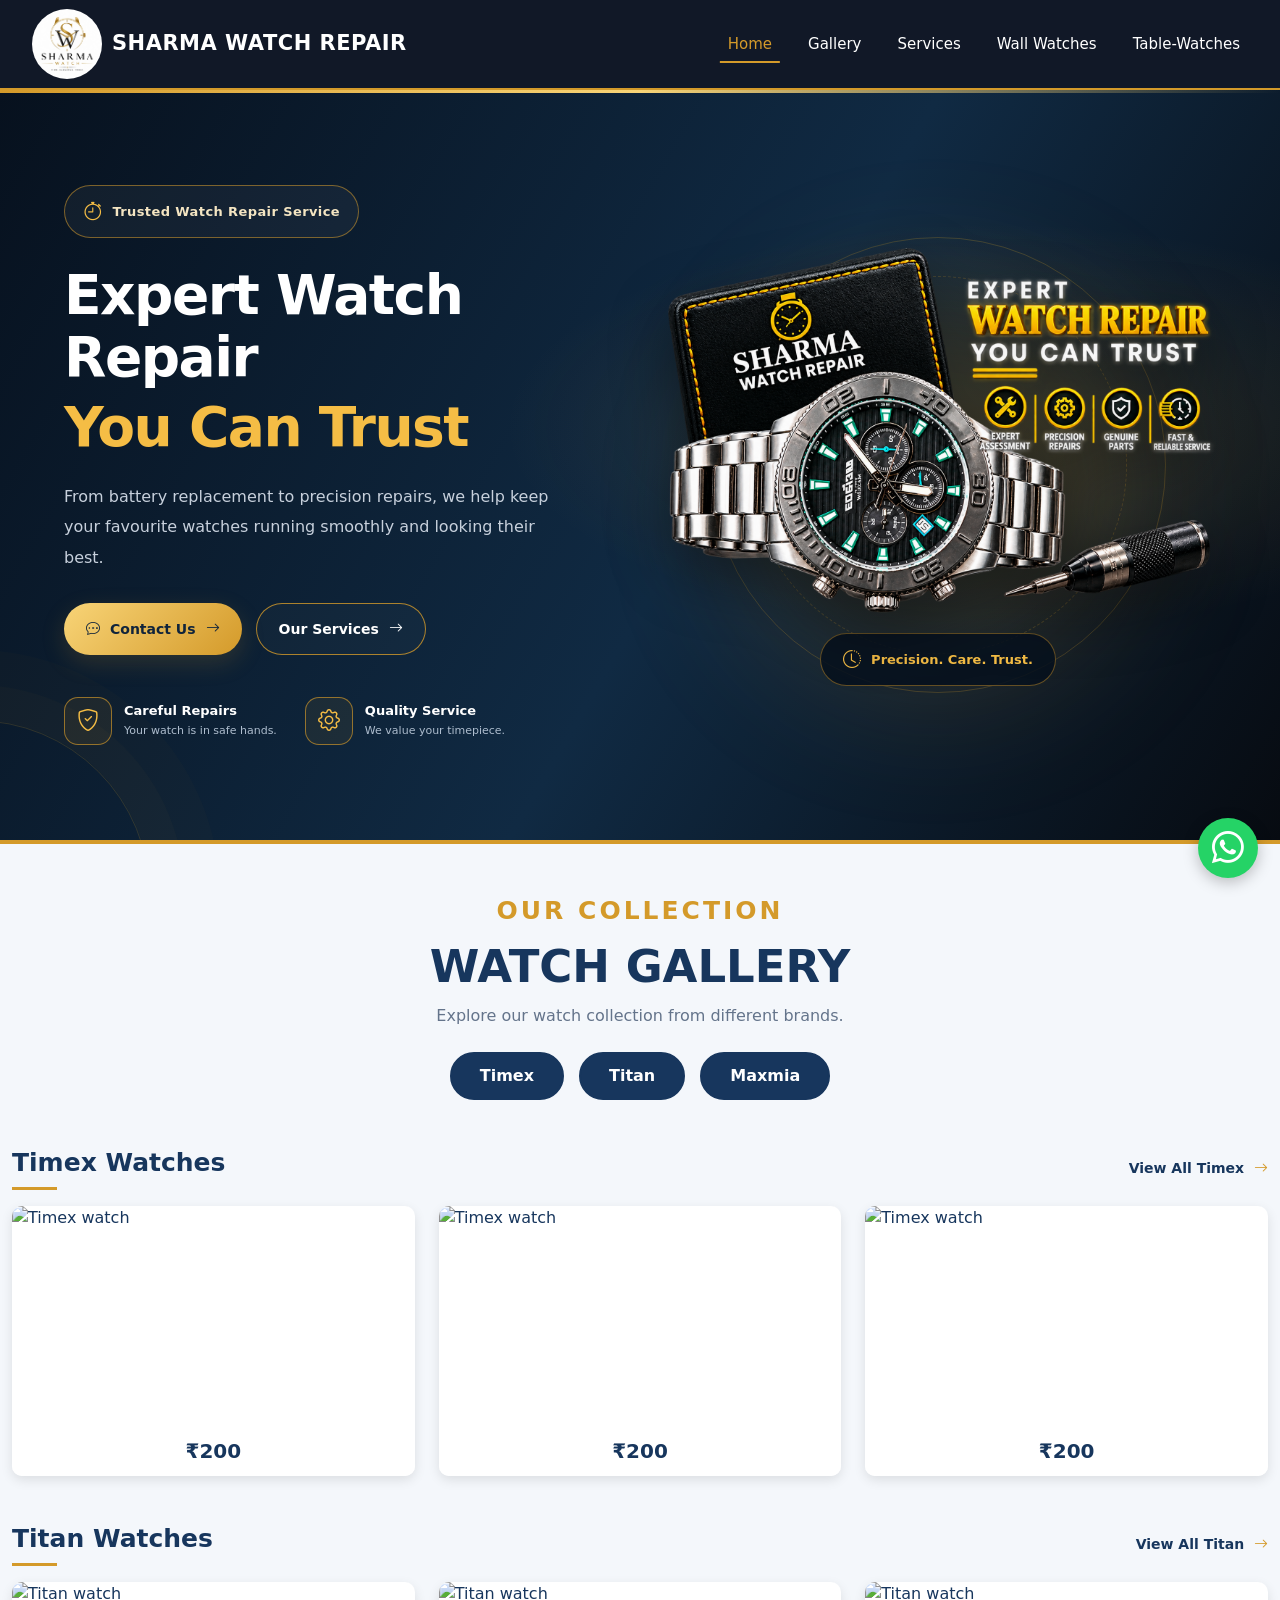
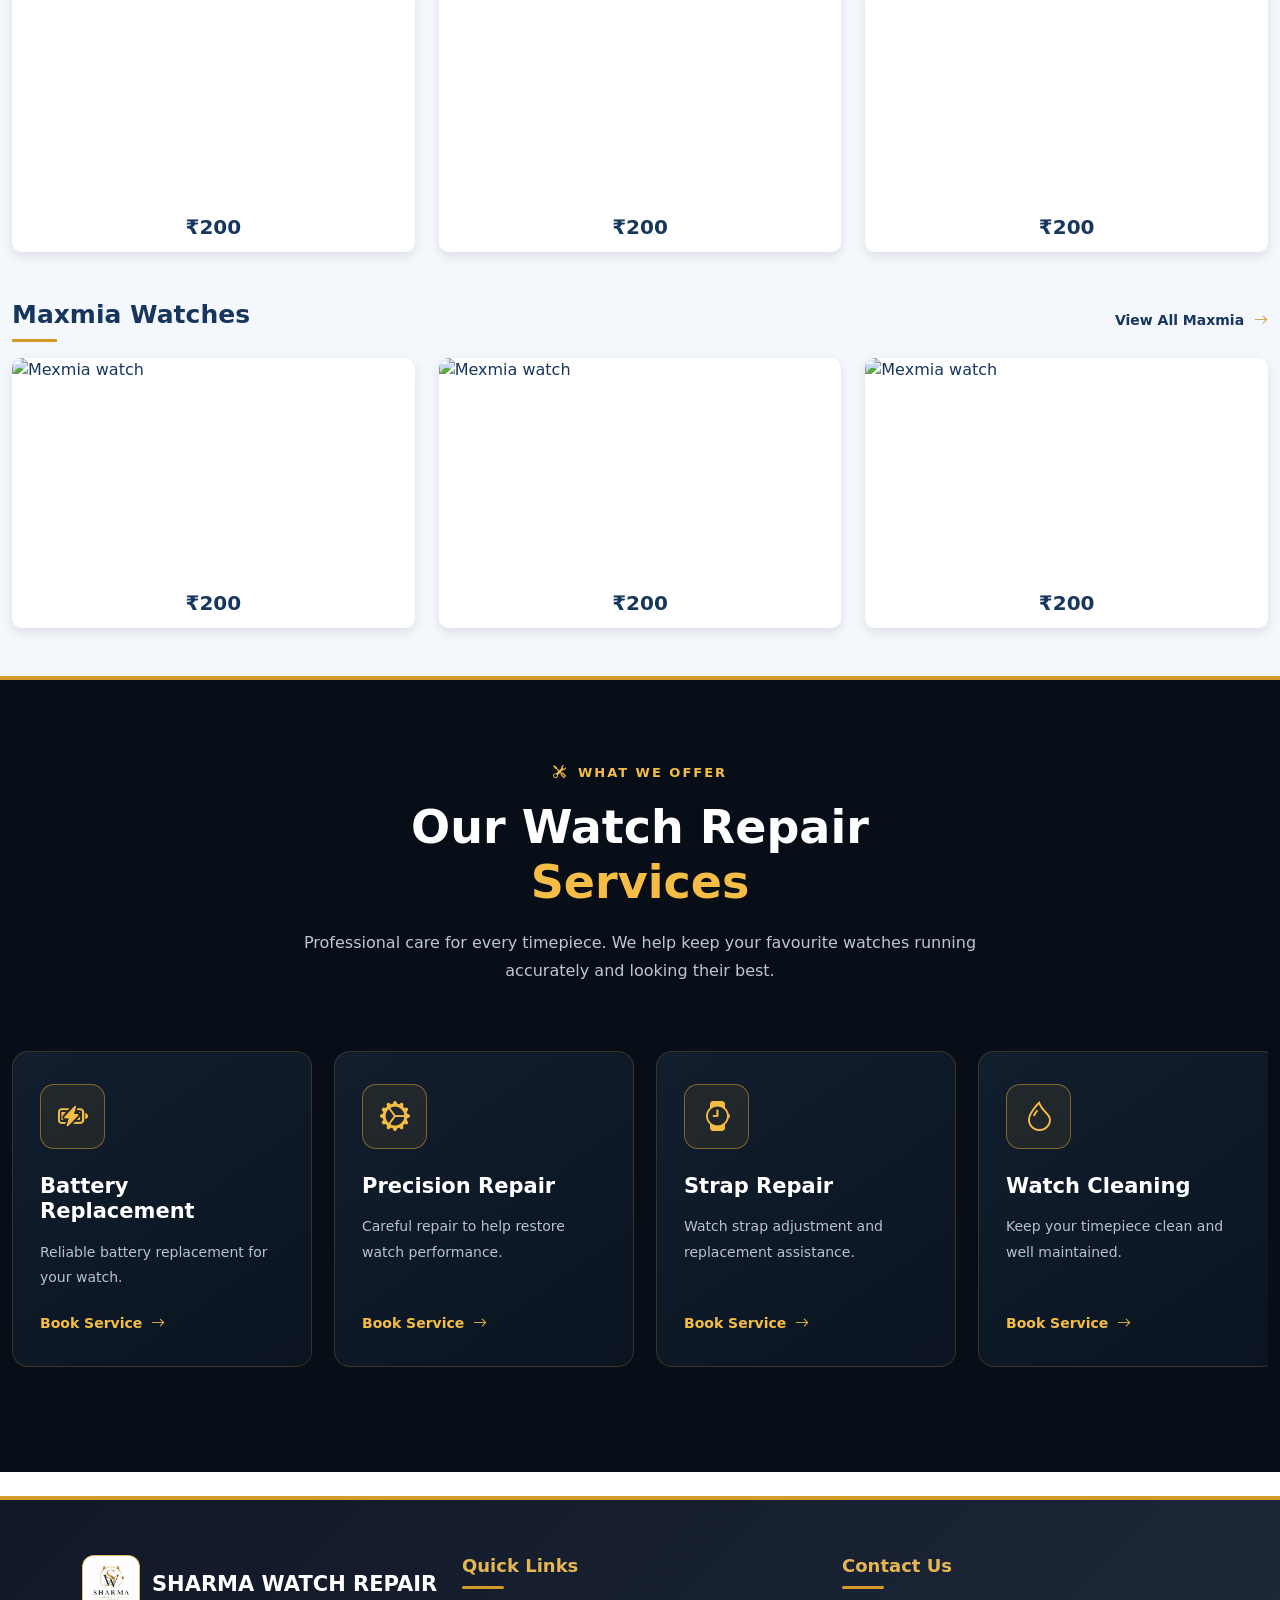
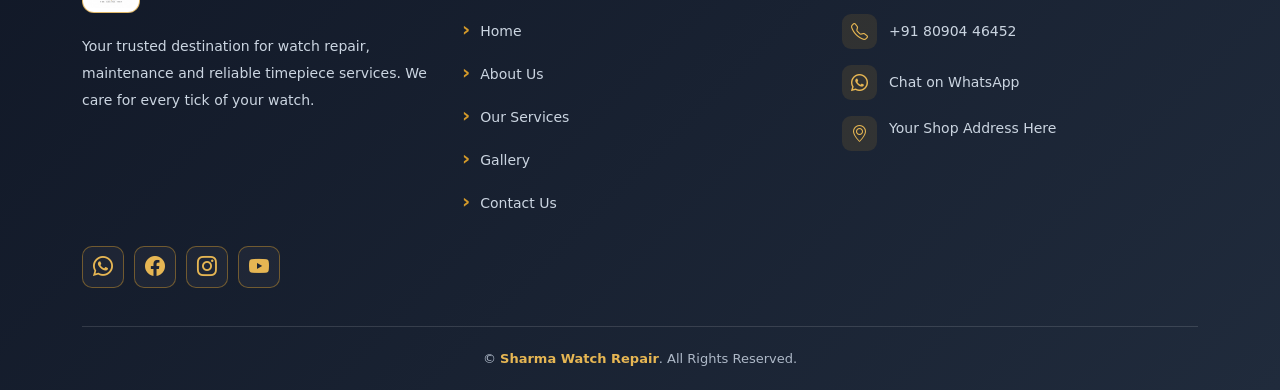
==== commit d72de774: "Update website pages" ====
--- a/index.html
+++ b/index.html
@@ -44,9 +44,7 @@
     <main>
         <div id="home"></div>
         <div id="gallery"></div>
-        <div id="wall-watches"></div>
         <div id="services"></div>
-        <div id="table-watch"></div>
 
         <!-- Floating WhatsApp Button -->
         <a href="https://wa.me/918090446452" class="whatsapp-float" target="_blank" rel="noopener noreferrer"
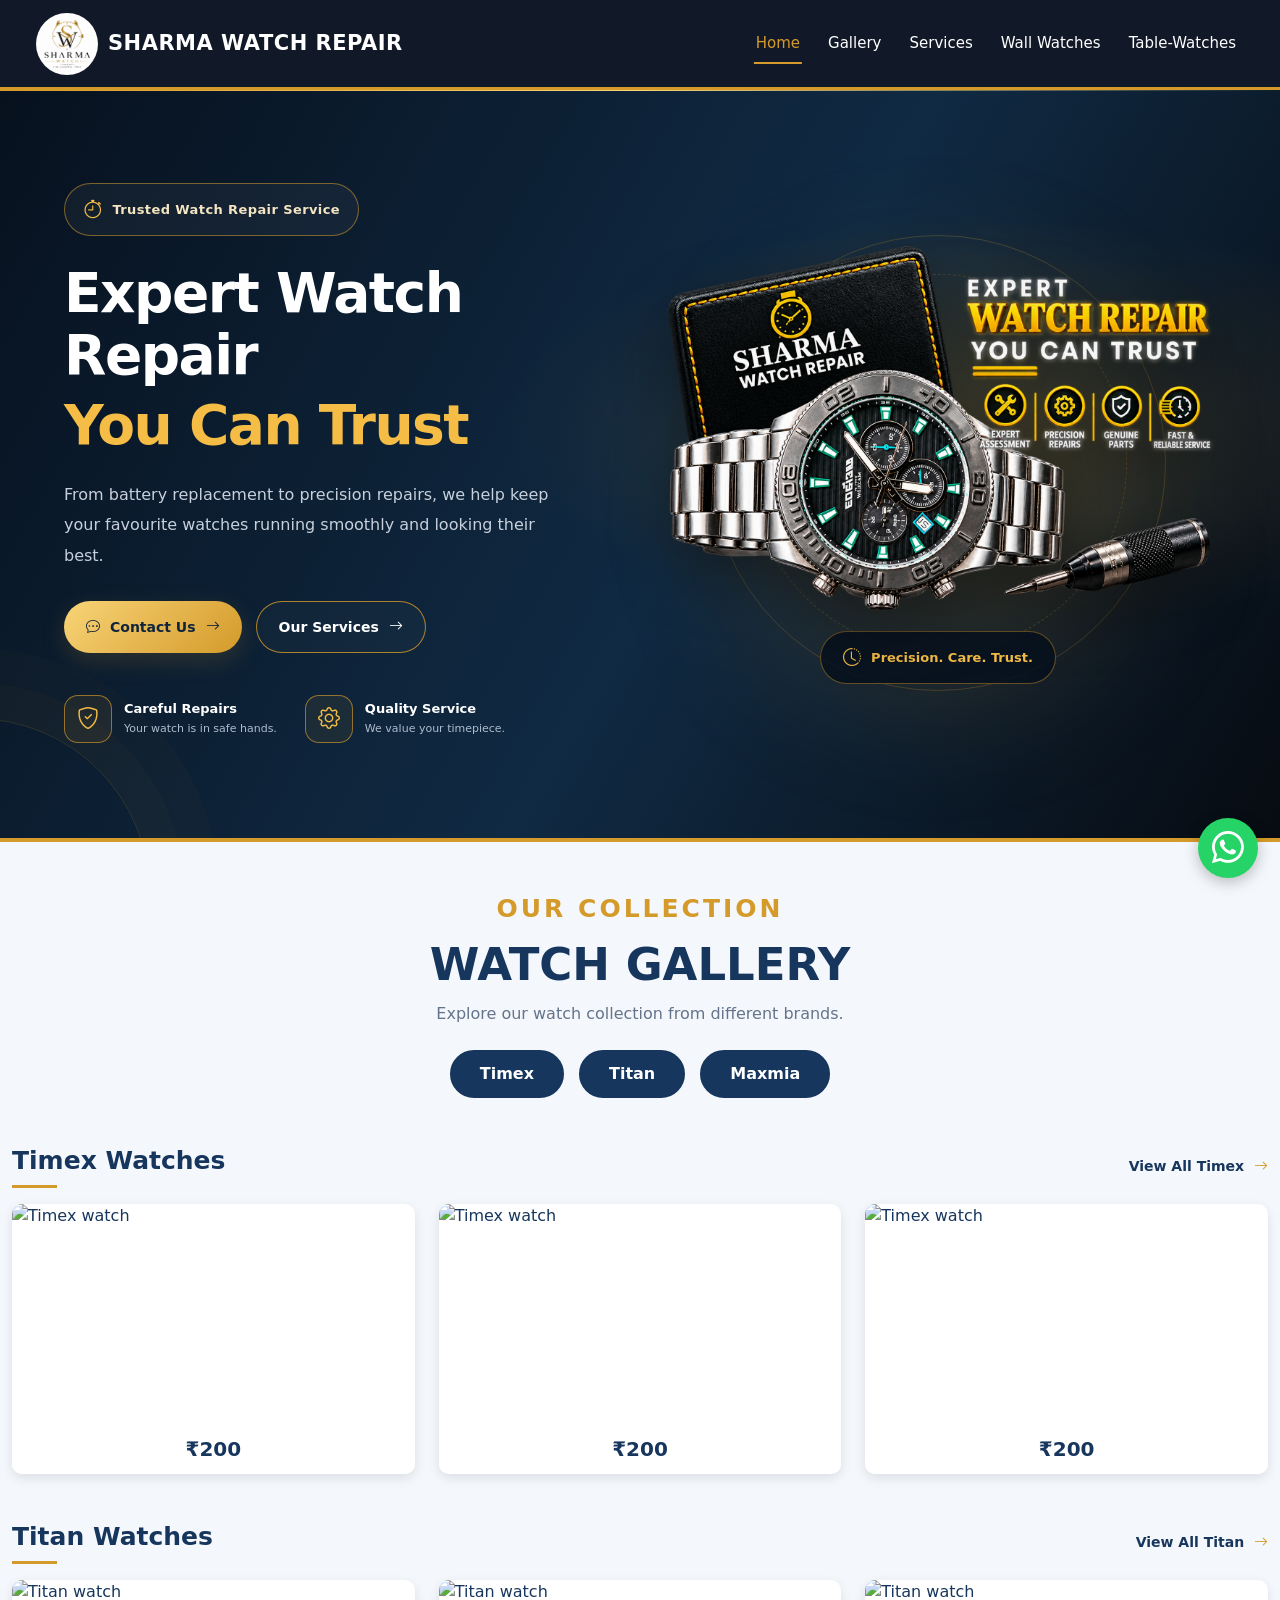
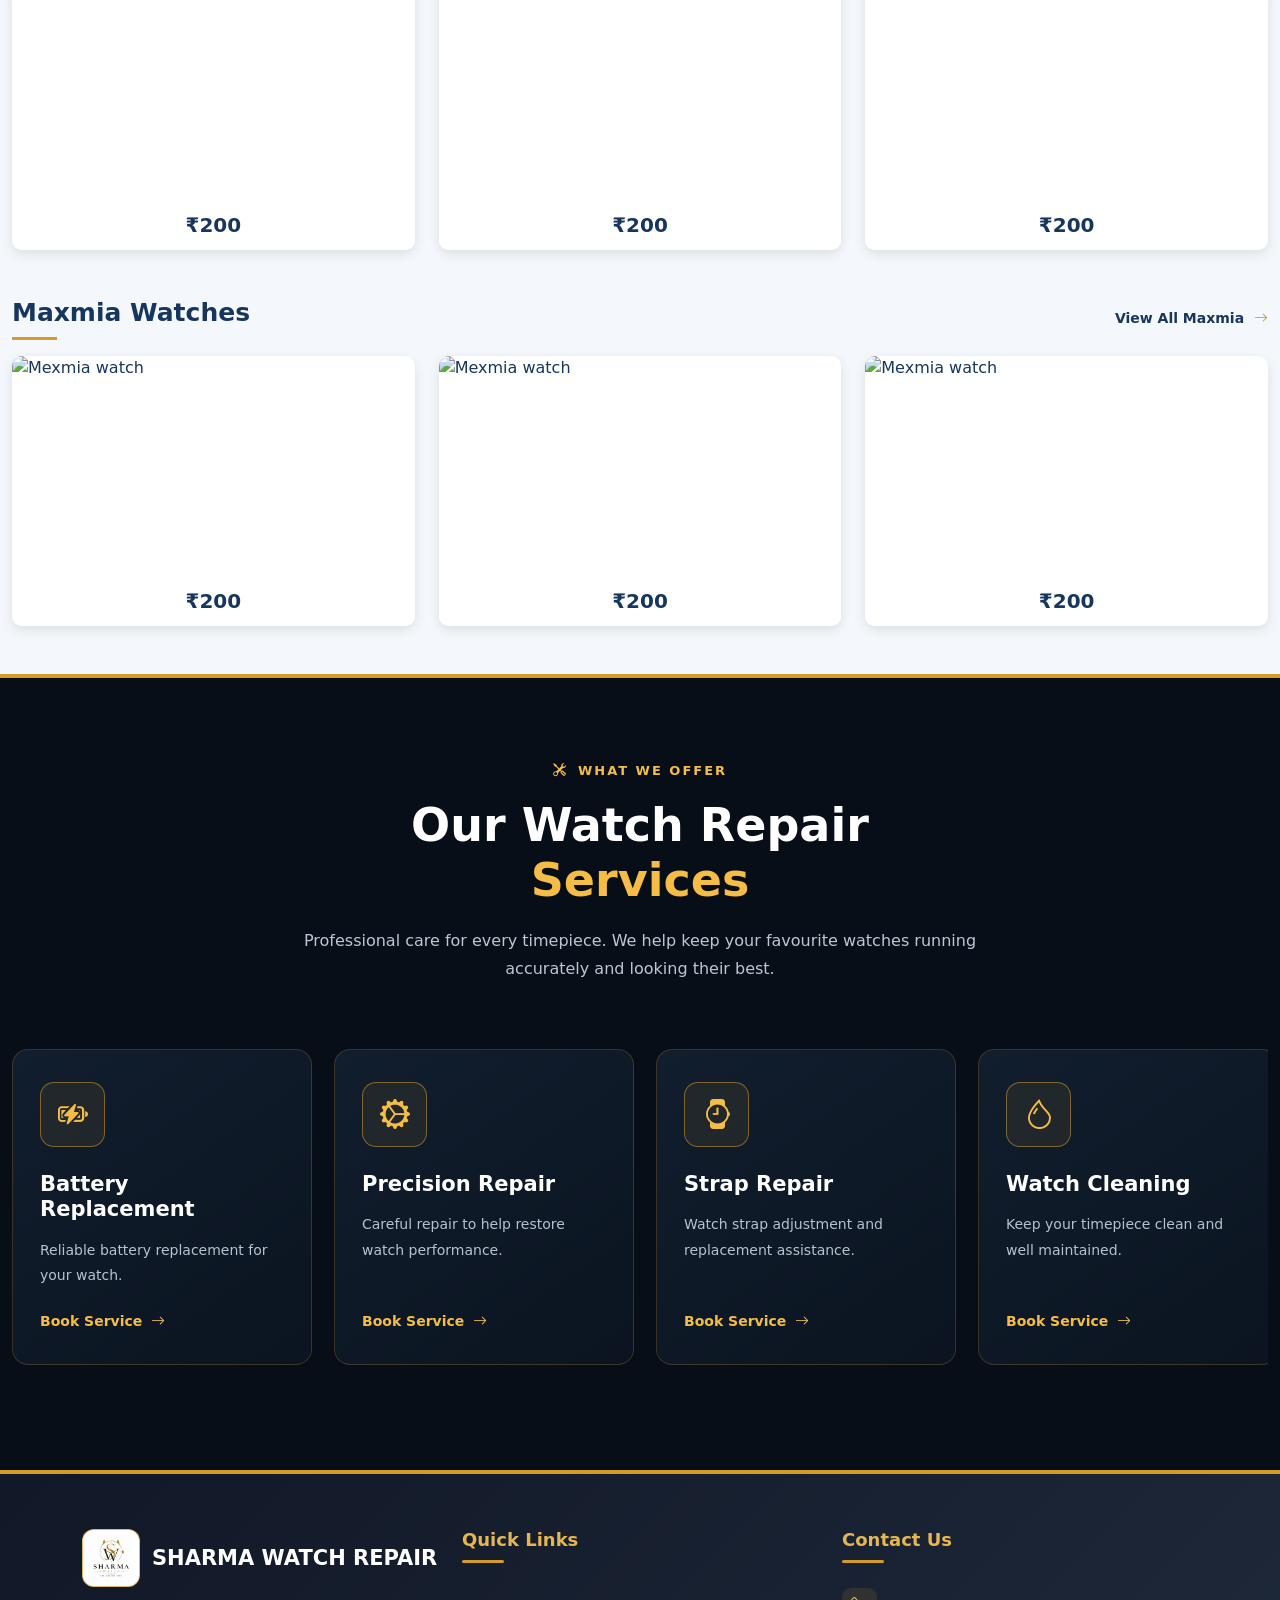
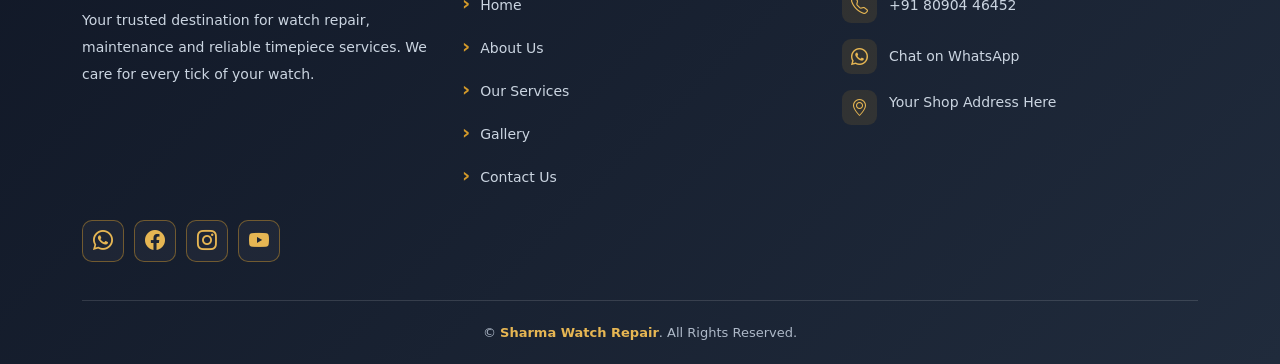
==== commit ca0327d8: "Update website pages" ====
--- a/index.html
+++ b/index.html
@@ -29,8 +29,8 @@
 
         html,
         body {
-            width: 100%;
-            max-width: 100%;
+            margin: 0;
+            padding: 0;
             overflow-x: hidden;
         }
     </style>
@@ -56,7 +56,7 @@
 
     </main>
 
-    <br>
+    
     <!-- Footer -->
     <div id="footer"></div>
 
--- a/css/header.css
+++ b/css/header.css
@@ -1,5 +1,31 @@
 
-/* Floating WhatsApp Button */
+/* =========================================
+   GLOBAL RESET
+========================================= */
+
+*,
+*::before,
+*::after {
+    box-sizing: border-box;
+}
+
+html,
+body {
+    margin: 0;
+    padding: 0;
+    width: 100%;
+    overflow-x: clip;
+}
+
+html {
+    scroll-behavior: smooth;
+}
+
+
+/* =========================================
+   WHATSAPP FLOATING BUTTON
+========================================= */
+
 .whatsapp-float {
     position: fixed;
     right: 22px;
@@ -15,7 +41,6 @@
 
     background-color: #25D366;
     color: #ffffff;
-
     font-size: 32px;
     text-decoration: none;
 
@@ -29,59 +54,70 @@
 .whatsapp-float:hover {
     color: #ffffff;
     background-color: #128C7E;
-    transform: scale(1.1);
-}
-
-/* Mobile Responsive */
-@media (max-width: 575.98px) {
-    .whatsapp-float {
-        width: 55px;
-        height: 55px;
-        right: 15px;
-        bottom: 15px;
-        font-size: 29px;
-    }
-}
-
-/* ================= HEADER ================= */
+    transform: scale(1.08);
+}
+
+
+/* =========================================
+   HEADER / FIXED NAVBAR
+========================================= */
 
 .watch-header {
+    min-height: 88px;
+}
+
+.watch-navbar {
+    position: fixed;
+    top: 0;
+    left: 0;
+    z-index: 1050;
+
+    width: 100%;
     height: 90px;
-    border-bottom: 4px solid #d49a2a;
-}
-
-/* Fixed header ke neeche section ko visible rakhna */
+    min-height: 90px;
+
+    padding: 0 24px;
+
+    background-color: #111827;
+    border-bottom: 3px solid #d49a2a;
+}
+
+/* Navbar inner content */
+.watch-navbar .container,
+.watch-navbar .container-fluid {
+    min-height: 87px;
+    display: flex;
+    align-items: center;
+}
+
+/* Fixed navbar ke neeche homepage content */
+main {
+    padding-top:0;
+    margin: 0;
+}
+
+/* Section links par click karne par heading cover na ho */
 #home,
 #about,
 #services,
 #gallery,
-#contact {
-    scroll-margin-top: 90px;
-}
-/* ================= BOOTSTRAP NAVBAR ================= */
-
-.watch-navbar {
-    height: 88px;
-    width: 100%;
-    padding: 0 20px;
-
-    background-color: #111827;
-
-    position: fixed;
-    top: 0;
-    left: 0;
-    z-index: 1000;
-}
-
-/* ================= LOGO / BRAND ================= */
+#contact,
+#wall-watches,
+#table-watch {
+    scroll-margin-top: 100px;
+}
+
+
+/* =========================================
+   LOGO AND BRAND
+========================================= */
 
 .watch-navbar .watch-brand {
-    height: 88px;
-
     display: flex;
     align-items: center;
     gap: 10px;
 
+    min-width: 0;
     padding: 0;
     margin: 0;
 
@@ -89,23 +125,32 @@
     font-size: 21px;
     font-weight: 700;
     letter-spacing: 0.5px;
+
+    text-decoration: none;
     white-space: nowrap;
-    text-decoration: none;
+    flex-shrink: 0;
 }
 
 .watch-navbar .watch-brand:hover {
     color: #d49a2a;
 }
 
-/* Logo Image */
 .watch-navbar .watch-logo {
-    width: 70px;
-    height: 70px;
+    display: block;
+
+    width: 62px;
+    height: 62px;
+
+    object-fit: contain;
     border-radius: 50%;
-    object-fit: contain;
-}
-
-/* ================= NAVIGATION MENU ================= */
+    flex-shrink: 0;
+}
+
+
+/* =========================================
+   NAVIGATION - LAPTOP
+   992px and above
+========================================= */
 
 .watch-navbar .navbar-collapse {
     background-color: #111827;
@@ -113,39 +158,40 @@
 
 .watch-navbar .navbar-nav {
     display: flex;
+    flex-direction: row;
     align-items: center;
-    gap: 20px;
-    margin-left: 90px;
+    gap: 12px;
+
+    margin-left: auto;
 }
 
 .watch-navbar .nav-link {
     position: relative;
-
-    padding: 10px 8px;
+    display: block;
+
+    padding: 12px 8px;
 
     color: #ffffff !important;
     font-size: 15px;
     font-weight: 500;
-
     text-decoration: none;
+
     transition: color 0.3s ease;
 }
 
-/* Hover and Active */
 .watch-navbar .nav-link:hover,
 .watch-navbar .nav-link:focus,
 .watch-navbar .nav-link.active {
     color: #d49a2a !important;
 }
 
-/* ================= GOLD UNDERLINE ================= */
-
+/* Gold underline */
 .watch-navbar .nav-link::before {
     content: "";
 
     position: absolute;
     left: 50%;
-    bottom: 2px;
+    bottom: 3px;
 
     width: 0;
     height: 2px;
@@ -158,18 +204,25 @@
 
 .watch-navbar .nav-link:hover::before,
 .watch-navbar .nav-link.active::before {
-    width: 100%;
-}
-
-/* ================= HAMBURGER BUTTON ================= */
+    width: 80%;
+}
+
+
+/* =========================================
+   HAMBURGER BUTTON
+========================================= */
 
 .watch-navbar .navbar-toggler {
-    border: double #d49a2a;
-    padding: 6px 9px;
+    flex-shrink: 0;
+
+    padding: 7px 10px;
+
+    border: 2px double #d49a2a;
+    border-radius: 9px;
 }
 
 .watch-navbar .navbar-toggler:focus {
-    box-shadow: none;
+    box-shadow: 0 0 0 2px rgba(212, 154, 42, 0.25);
 }
 
 /* White hamburger icon */
@@ -177,61 +230,70 @@
     background-image: url("data:image/svg+xml,%3Csvg xmlns='http://www.w3.org/2000/svg' viewBox='0 0 30 30'%3E%3Cpath stroke='white' stroke-linecap='round' stroke-miterlimit='10' stroke-width='2' d='M4 7h22M4 15h22M4 23h22'/%3E%3C/svg%3E");
 }
 
-/* ================= TABLET ================= */
+
+/* =========================================
+   TABLET
+   576px to 991.98px
+========================================= */
 
 @media (min-width: 576px) and (max-width: 991.98px) {
 
     .watch-navbar {
-        padding: 0 15px;
-    }
-
-    /* Brand */
+        height: 88px;
+        min-height: 88px;
+        padding: 0 18px;
+    }
+
+    .watch-navbar .container,
+    .watch-navbar .container-fluid {
+        min-height: 85px;
+        flex-wrap: nowrap;
+    }
+
     .watch-navbar .watch-brand {
+        gap: 8px;
         font-size: 18px;
-        gap: 8px;
-        flex-shrink: 1;
-        min-width: 0;
     }
 
     .watch-navbar .watch-logo {
-        width: 75px;
-        height: 75px;
-        flex-shrink: 0;
-    }
-
-    /* Hamburger Button */
+        width: 60px;
+        height: 60px;
+    }
+
+    /* Hamburger right side */
     .watch-navbar .navbar-toggler {
         display: block;
-        flex-shrink: 0;
         margin-left: auto;
-        border: double #d49a2a;
-        padding: 6px 9px;
-    }
-
-    /* Dropdown Menu */
+    }
+
+    /* Dropdown menu */
     .watch-navbar .navbar-collapse {
         position: absolute;
-        top: 88px;
-        right: 0;
+        top: 85px;
+        right: 12px;
         left: auto;
 
-        width: 251px;
-        padding: 10px 20px;
+        width: min(280px, calc(100vw - 24px));
+        max-height: calc(100vh - 105px);
+        overflow-y: auto;
+
+        padding: 12px 16px;
 
         background-color: #111827;
-        border-radius: 0;
-        box-shadow: 0 5px 15px rgba(0, 0, 0, 0.25);
-    }
-
-    /* Vertical Links */
+        border: 1px solid #d49a2a;
+        border-radius: 0 0 12px 12px;
+
+        box-shadow: 0 8px 20px rgba(0, 0, 0, 0.3);
+    }
+
     .watch-navbar .navbar-nav {
         display: flex;
         flex-direction: column;
         align-items: stretch;
 
         width: 100%;
+        gap: 2px;
         margin: 0;
-        gap: 20px;
     }
 
     .watch-navbar .nav-item {
@@ -241,16 +303,15 @@
     .watch-navbar .nav-link {
         display: block;
         width: 100%;
-        padding: 8px 5px;
-
-        font-size: 20px;
+
+        padding: 11px 8px;
+        font-size: 16px;
         text-align: left;
     }
 
-    /* Gold Underline */
     .watch-navbar .nav-link::before {
-        left: 5px;
-        bottom: 2px;
+        left: 8px;
+        bottom: 3px;
         transform: none;
     }
 
@@ -259,58 +320,86 @@
         width: 35px;
     }
 }
-/* ================= MOBILE ================= */
-
-@media (max-width: 575px) {
-
-    /* Navbar */
+
+
+/* =========================================
+   MOBILE
+   575.98px and below
+========================================= */
+
+@media (max-width: 575.98px) {
+
     .watch-navbar {
-        width: 100%;
-    }
-
-    /* Brand */
+        height: 80px;
+        min-height: 80px;
+        padding: 0 12px;
+    }
+
+    .watch-navbar .container,
+    .watch-navbar .container-fluid {
+        min-height: 77px;
+        flex-wrap: nowrap;
+    }
+
+    /* Logo + name in one row */
     .watch-navbar .watch-brand {
-        height: 88px;
-        gap: 5px;
-        font-size: 14px;
-    }
-
-    /* Original mobile logo sizing */
+        max-width: calc(100% - 58px);
+        min-width: 0;
+
+        gap: 7px;
+        margin-right: 8px;
+
+        font-size: clamp(12px, 3.8vw, 16px);
+        letter-spacing: 0;
+        line-height: 1.2;
+        white-space: normal;
+    }
+
     .watch-navbar .watch-logo {
-        width: 90px;
-        height: 90px;
-
-        object-fit: contain;
-       
-    }
-
-    /* Original right-side mobile menu */
+        width: 50px;
+        height: 50px;
+    }
+
+    .watch-navbar .navbar-toggler {
+        display: block;
+        margin-left: auto;
+
+        padding: 6px 8px;
+    }
+
+    .watch-navbar .navbar-toggler-icon {
+        width: 1.4em;
+        height: 1.4em;
+    }
+
+    /* Mobile dropdown */
     .watch-navbar .navbar-collapse {
         position: absolute;
-
-        top: 88px;
-        right: 0;
+        top: 77px;
+        right: 8px;
         left: auto;
 
-        width: 400px;
-
-        padding: 10px 15px;
+        width: min(270px, calc(100vw - 16px));
+        max-height: calc(100vh - 95px);
+        overflow-y: auto;
+
+        padding: 10px 14px;
 
         background-color: #111827;
-        border-radius: 0px;
-
-        box-shadow: 0 5px 15px rgba(0, 0, 0, 0.25);
-    }
-
-    /* Navigation list */
+        border: 1px solid #d49a2a;
+        border-radius: 0 0 12px 12px;
+
+        box-shadow: 0 8px 20px rgba(0, 0, 0, 0.3);
+    }
+
     .watch-navbar .navbar-nav {
         display: flex;
         flex-direction: column;
         align-items: stretch;
 
         width: 100%;
+        gap: 2px;
         margin: 0;
-        gap: 15px;
     }
 
     .watch-navbar .nav-item {
@@ -319,18 +408,16 @@
 
     .watch-navbar .nav-link {
         display: block;
-
-        width: 100%;
-        padding: 8px 5px;
-
+        width: 100%;
+
+        padding: 10px 8px;
         font-size: 15px;
         text-align: left;
     }
 
-    /* Mobile underline */
     .watch-navbar .nav-link::before {
-        left: 10px;
-        bottom: 2px;
+        left: 8px;
+        bottom: 3px;
         transform: none;
     }
 
@@ -338,9 +425,38 @@
     .watch-navbar .nav-link.active::before {
         width: 35px;
     }
-}
-
-/* ================= EXTRA SMALL MOBILE ================= */
+
+    /* WhatsApp */
+    .whatsapp-float {
+        right: 15px;
+        bottom: 15px;
+
+        width: 54px;
+        height: 54px;
+        font-size: 29px;
+    }
+
+    /* Fixed header offset on homepage */
+    main {
+        padding-top: 80px;
+    }
+
+    #home,
+    #about,
+    #services,
+    #gallery,
+    #contact,
+    #wall-watches,
+    #table-watch {
+        scroll-margin-top: 85px;
+    }
+}
+
+
+/* =========================================
+   EXTRA SMALL MOBILE
+   380px and below
+========================================= */
 
 @media (max-width: 380px) {
 
@@ -349,16 +465,21 @@
     }
 
     .watch-navbar .watch-brand {
+        gap: 5px;
         font-size: 12px;
-        gap: 4px;
     }
 
     .watch-navbar .watch-logo {
-        width: 75px;
-        height: 75px;
+        width: 44px;
+        height: 44px;
     }
 
     .watch-navbar .navbar-toggler {
         padding: 5px 7px;
     }
-}
+
+    .watch-navbar .navbar-toggler-icon {
+        width: 1.25em;
+        height: 1.25em;
+    }
+}
--- a/css/home.css
+++ b/css/home.css
@@ -1,4 +1,7 @@
-
+/* Homepage section ka extra gap remove */
+#home {
+    margin-top: 0;
+}
 /* =========================================
    HERO SECTION - SHARMA WATCH REPAIR
 ========================================= */
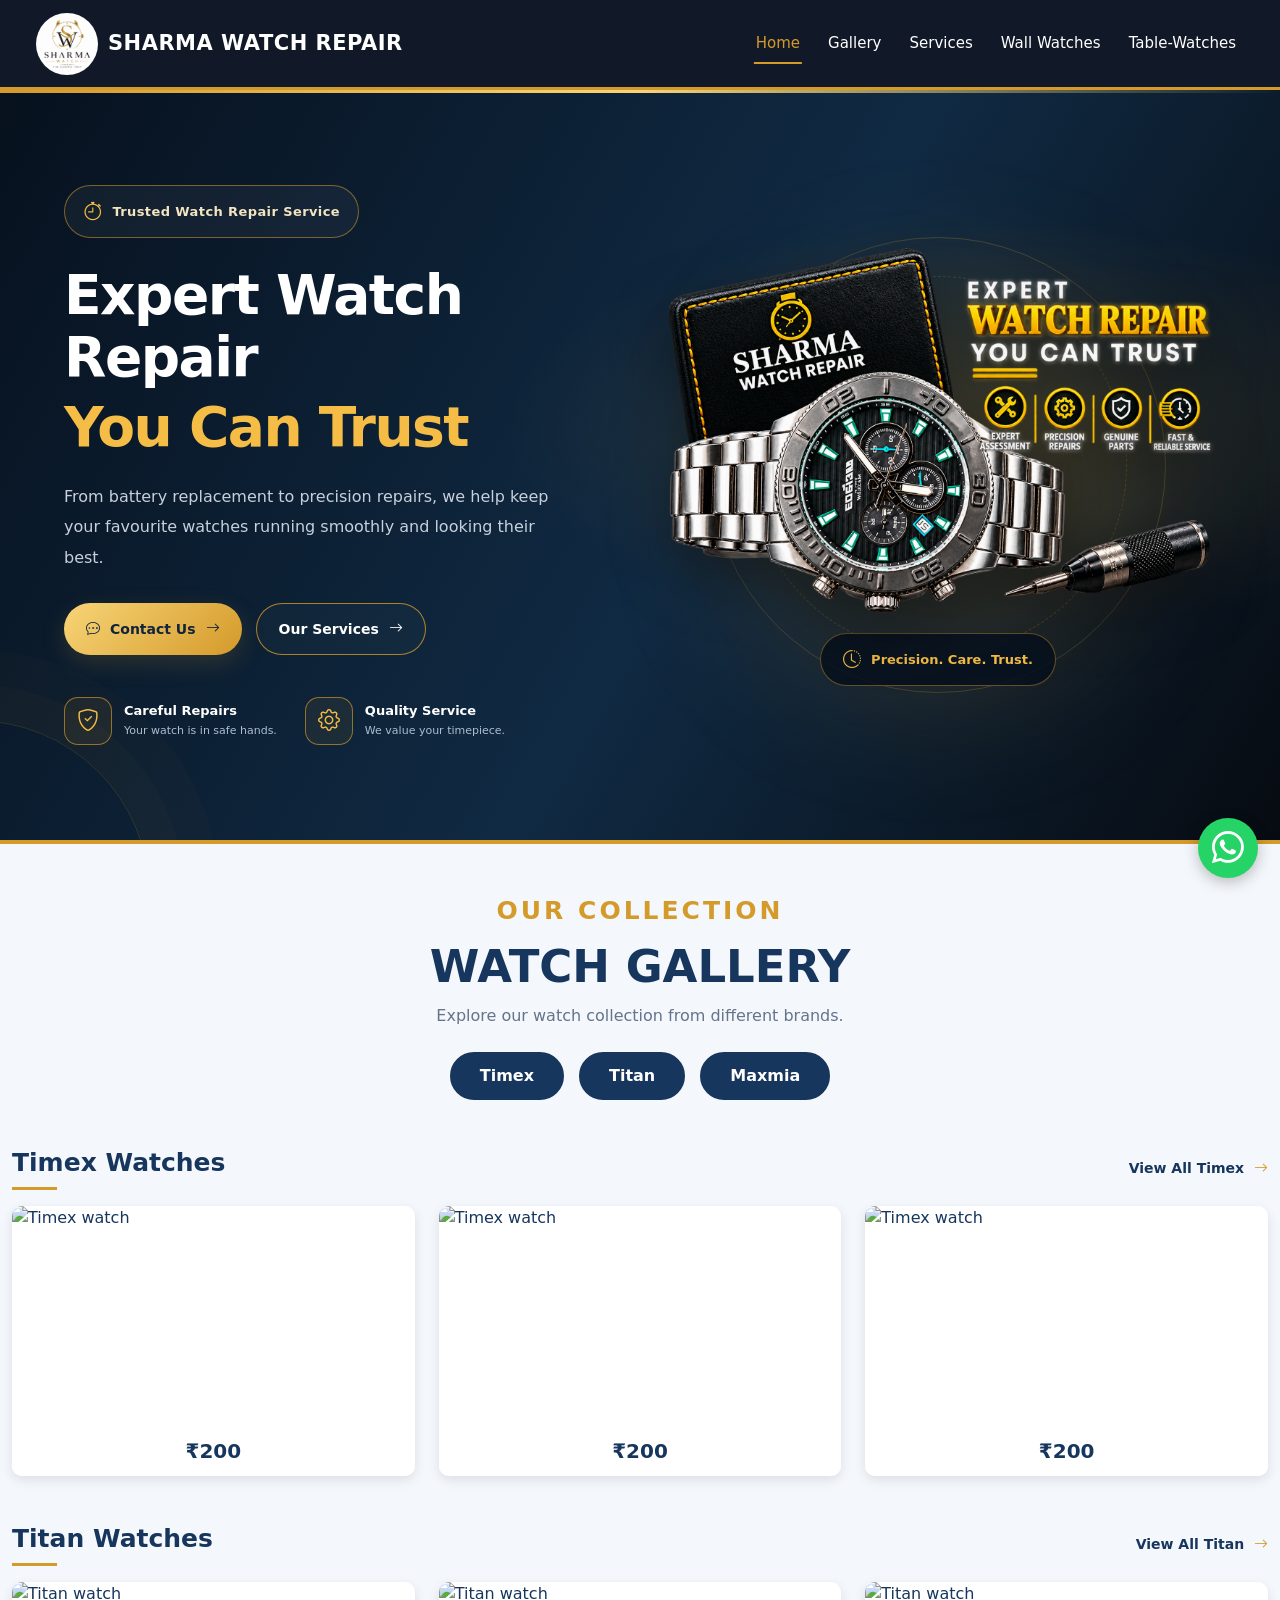
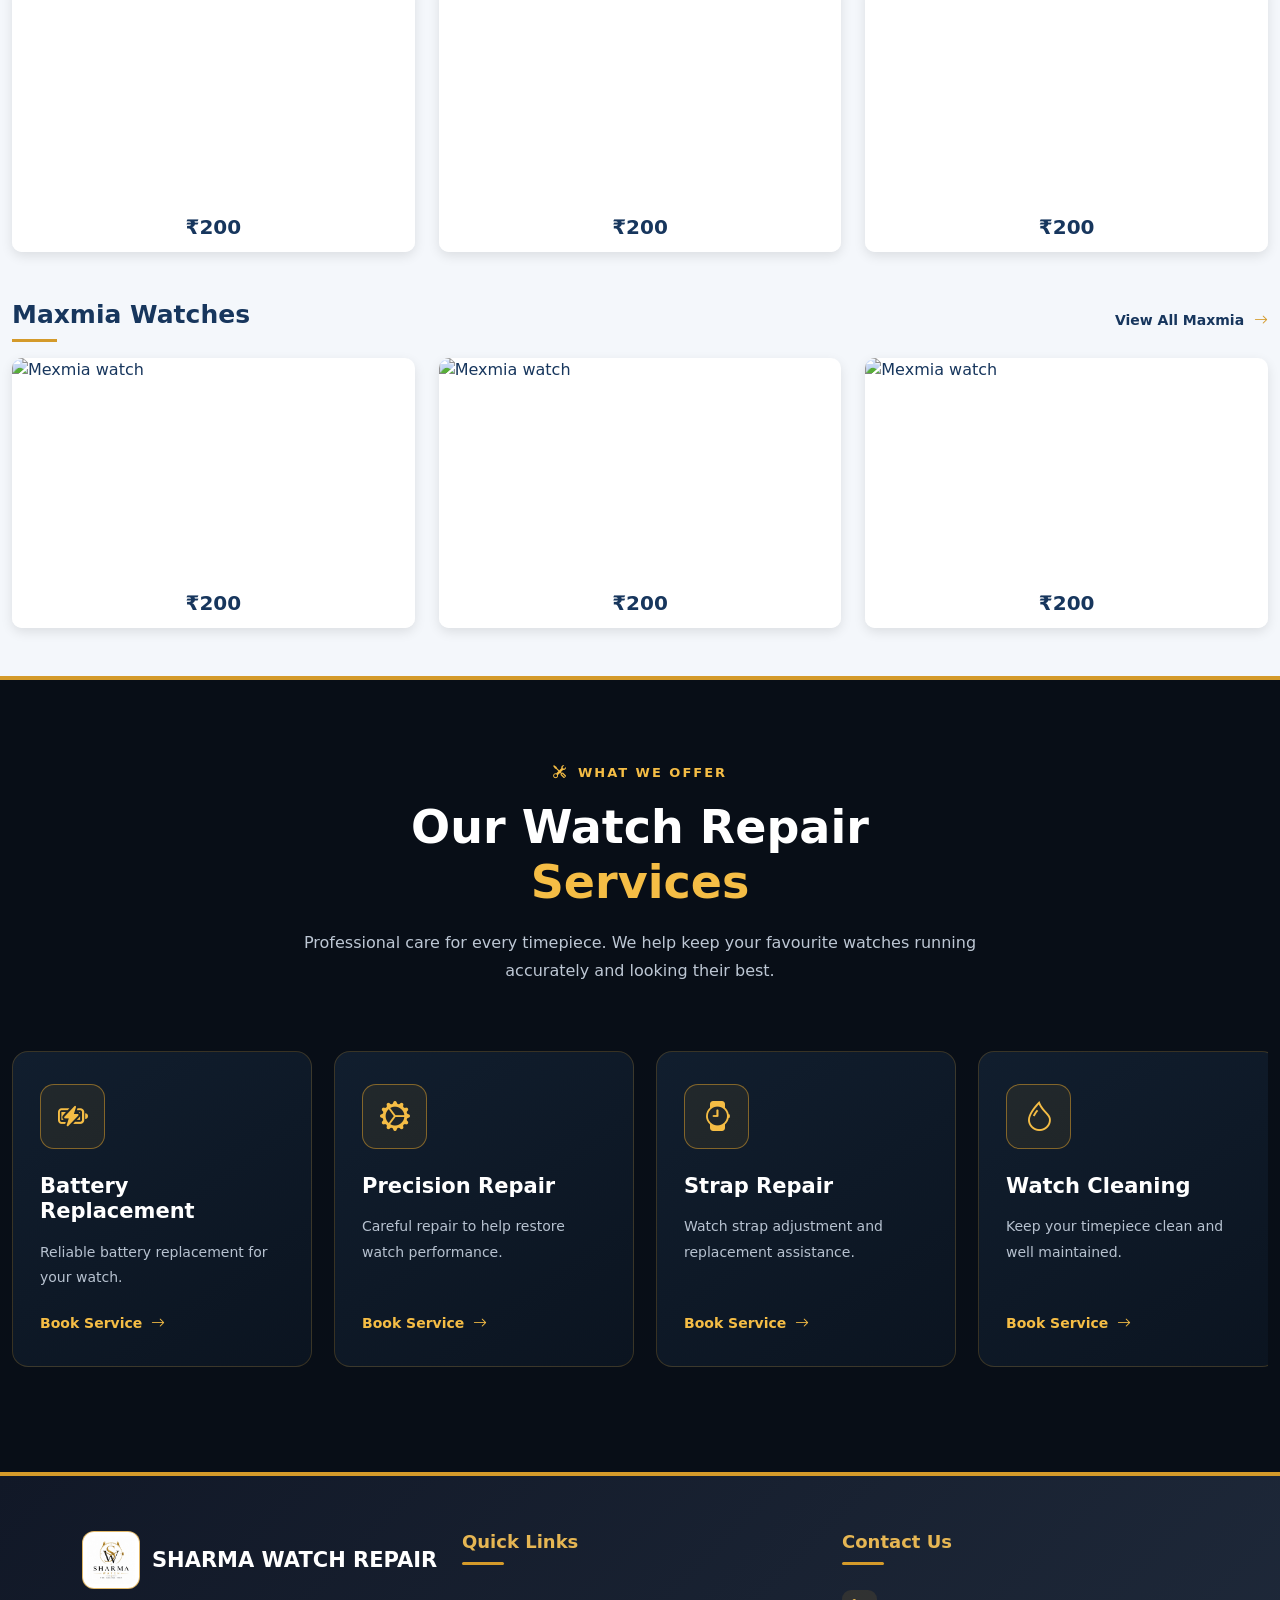
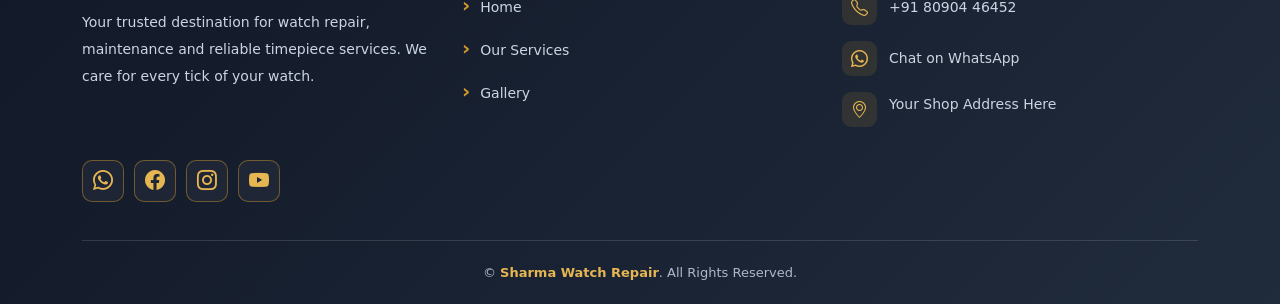
==== commit a673684f: "Update website pages" ====
--- a/index.html
+++ b/index.html
@@ -56,7 +56,7 @@
 
     </main>
 
-    
+
     <!-- Footer -->
     <div id="footer"></div>
 
--- a/css/header.css
+++ b/css/header.css
@@ -62,8 +62,12 @@
    HEADER / FIXED NAVBAR
 ========================================= */
 
+/* Header wrapper: fixed navbar ki jagah reserve karega */
 .watch-header {
-    min-height: 88px;
+    height: 90px;
+    min-height: 90px;
+    margin: 0;
+    padding: 0;
 }
 
 .watch-navbar {
@@ -76,27 +80,35 @@
     height: 90px;
     min-height: 90px;
 
+    margin: 0;
     padding: 0 24px;
 
     background-color: #111827;
     border-bottom: 3px solid #d49a2a;
 }
 
-/* Navbar inner content */
+/* Navbar content alignment */
 .watch-navbar .container,
 .watch-navbar .container-fluid {
+    height: 87px;
     min-height: 87px;
+
     display: flex;
     align-items: center;
 }
 
-/* Fixed navbar ke neeche homepage content */
+/* Main content ke upar extra padding nahi */
 main {
-    padding-top:0;
     margin: 0;
-}
-
-/* Section links par click karne par heading cover na ho */
+    padding: 0;
+}
+
+/* Home section ke start par extra margin/padding nahi */
+#home {
+    margin-top: 0;
+}
+
+/* Anchor navigation offset */
 #home,
 #about,
 #services,
@@ -149,7 +161,6 @@
 
 /* =========================================
    NAVIGATION - LAPTOP
-   992px and above
 ========================================= */
 
 .watch-navbar .navbar-collapse {
@@ -215,7 +226,7 @@
 .watch-navbar .navbar-toggler {
     flex-shrink: 0;
 
-    padding: 7px 10px;
+    padding: 10px ;
 
     border: 2px double #d49a2a;
     border-radius: 9px;
@@ -225,7 +236,6 @@
     box-shadow: 0 0 0 2px rgba(212, 154, 42, 0.25);
 }
 
-/* White hamburger icon */
 .watch-navbar .navbar-toggler-icon {
     background-image: url("data:image/svg+xml,%3Csvg xmlns='http://www.w3.org/2000/svg' viewBox='0 0 30 30'%3E%3Cpath stroke='white' stroke-linecap='round' stroke-miterlimit='10' stroke-width='2' d='M4 7h22M4 15h22M4 23h22'/%3E%3C/svg%3E");
 }
@@ -233,10 +243,14 @@
 
 /* =========================================
    TABLET
-   576px to 991.98px
 ========================================= */
 
 @media (min-width: 576px) and (max-width: 991.98px) {
+
+    .watch-header {
+        height: 88px;
+        min-height: 88px;
+    }
 
     .watch-navbar {
         height: 88px;
@@ -246,6 +260,7 @@
 
     .watch-navbar .container,
     .watch-navbar .container-fluid {
+        height: 85px;
         min-height: 85px;
         flex-wrap: nowrap;
     }
@@ -260,17 +275,15 @@
         height: 60px;
     }
 
-    /* Hamburger right side */
     .watch-navbar .navbar-toggler {
         display: block;
         margin-left: auto;
     }
 
-    /* Dropdown menu */
     .watch-navbar .navbar-collapse {
         position: absolute;
         top: 85px;
-        right: 12px;
+        right: 0;
         left: auto;
 
         width: min(280px, calc(100vw - 24px));
@@ -287,7 +300,6 @@
     }
 
     .watch-navbar .navbar-nav {
-        display: flex;
         flex-direction: column;
         align-items: stretch;
 
@@ -301,9 +313,7 @@
     }
 
     .watch-navbar .nav-link {
-        display: block;
-        width: 100%;
-
+        width: 100%;
         padding: 11px 8px;
         font-size: 16px;
         text-align: left;
@@ -324,10 +334,14 @@
 
 /* =========================================
    MOBILE
-   575.98px and below
 ========================================= */
 
 @media (max-width: 575.98px) {
+
+    .watch-header {
+        height: 80px;
+        min-height: 80px;
+    }
 
     .watch-navbar {
         height: 80px;
@@ -337,11 +351,11 @@
 
     .watch-navbar .container,
     .watch-navbar .container-fluid {
+        height: 77px;
         min-height: 77px;
         flex-wrap: nowrap;
     }
 
-    /* Logo + name in one row */
     .watch-navbar .watch-brand {
         max-width: calc(100% - 58px);
         min-width: 0;
@@ -363,7 +377,6 @@
     .watch-navbar .navbar-toggler {
         display: block;
         margin-left: auto;
-
         padding: 6px 8px;
     }
 
@@ -372,11 +385,10 @@
         height: 1.4em;
     }
 
-    /* Mobile dropdown */
     .watch-navbar .navbar-collapse {
         position: absolute;
         top: 77px;
-        right: 8px;
+        right: 0px;
         left: auto;
 
         width: min(270px, calc(100vw - 16px));
@@ -393,7 +405,6 @@
     }
 
     .watch-navbar .navbar-nav {
-        display: flex;
         flex-direction: column;
         align-items: stretch;
 
@@ -407,9 +418,7 @@
     }
 
     .watch-navbar .nav-link {
-        display: block;
-        width: 100%;
-
+        width: 100%;
         padding: 10px 8px;
         font-size: 15px;
         text-align: left;
@@ -426,7 +435,6 @@
         width: 35px;
     }
 
-    /* WhatsApp */
     .whatsapp-float {
         right: 15px;
         bottom: 15px;
@@ -434,11 +442,6 @@
         width: 54px;
         height: 54px;
         font-size: 29px;
-    }
-
-    /* Fixed header offset on homepage */
-    main {
-        padding-top: 80px;
     }
 
     #home,
@@ -455,7 +458,6 @@
 
 /* =========================================
    EXTRA SMALL MOBILE
-   380px and below
 ========================================= */
 
 @media (max-width: 380px) {
@@ -465,7 +467,7 @@
     }
 
     .watch-navbar .watch-brand {
-        gap: 5px;
+        gap: 8px;
         font-size: 12px;
     }
 
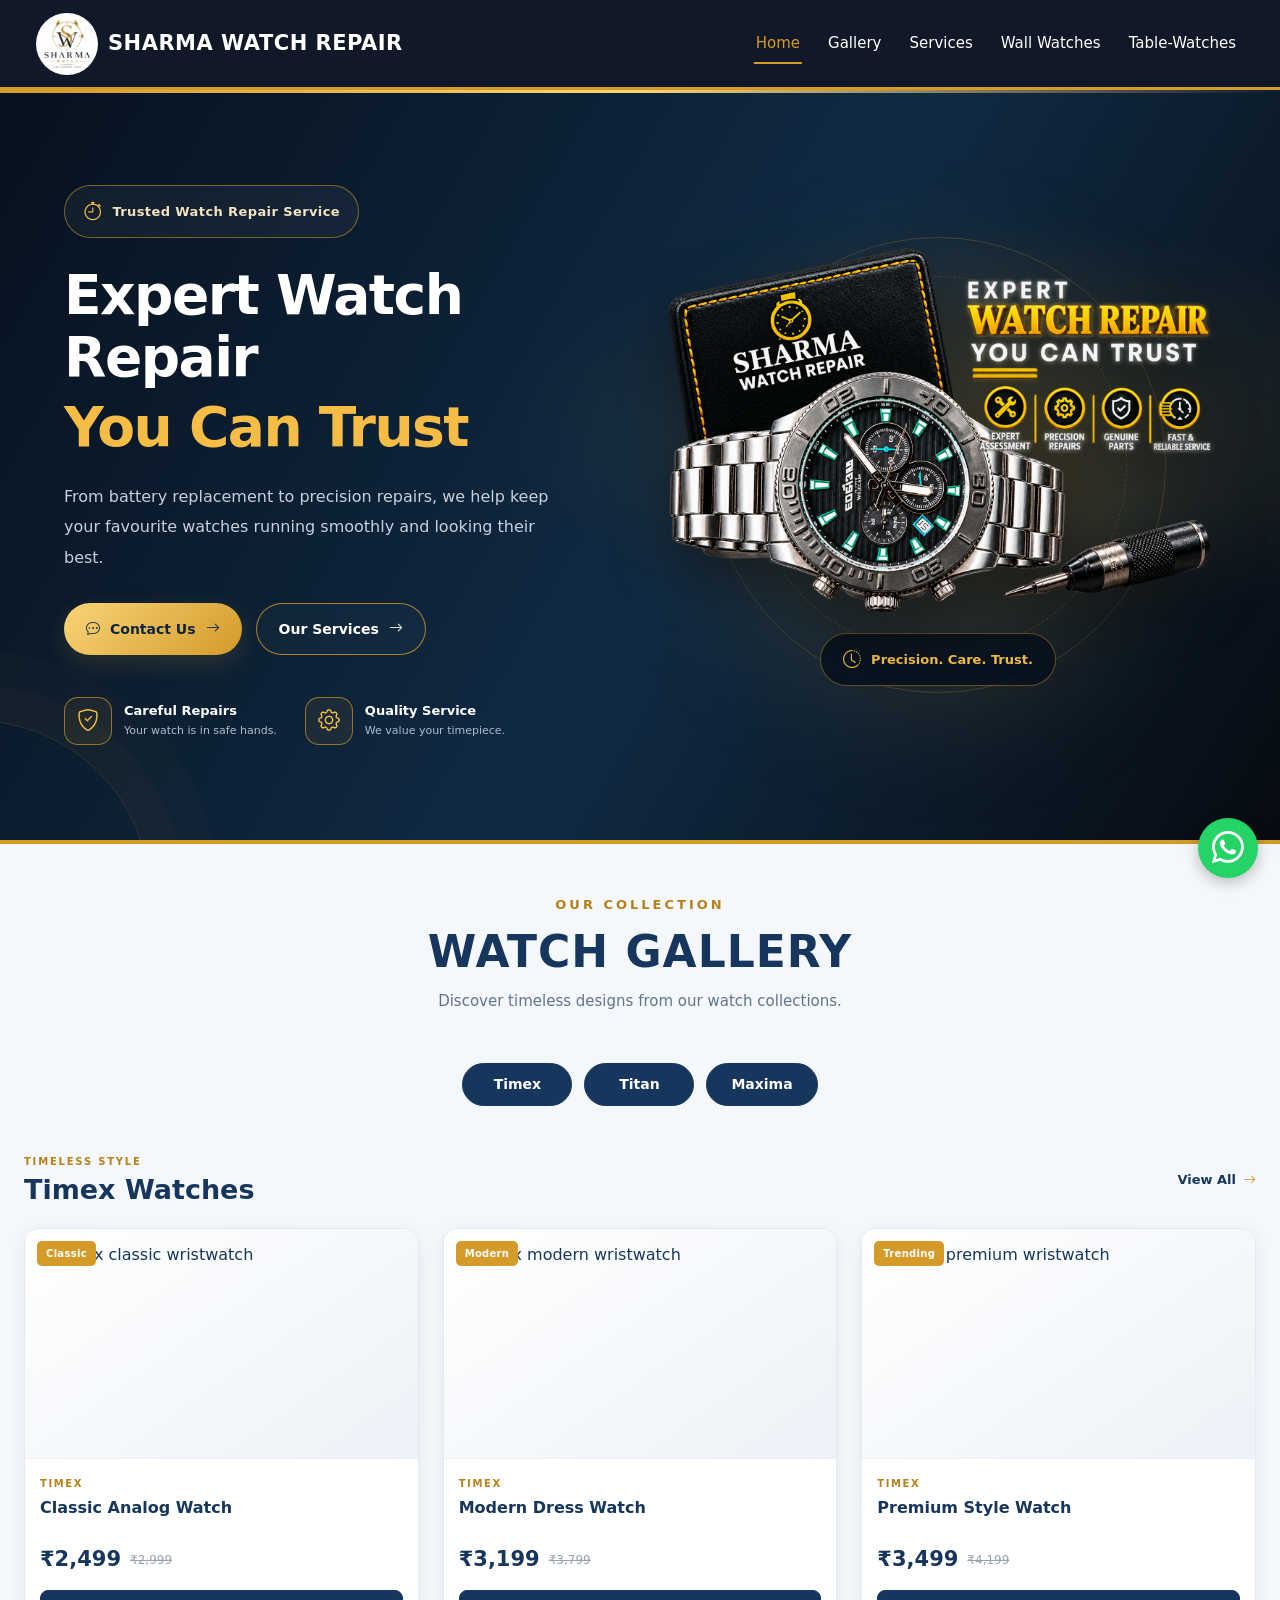
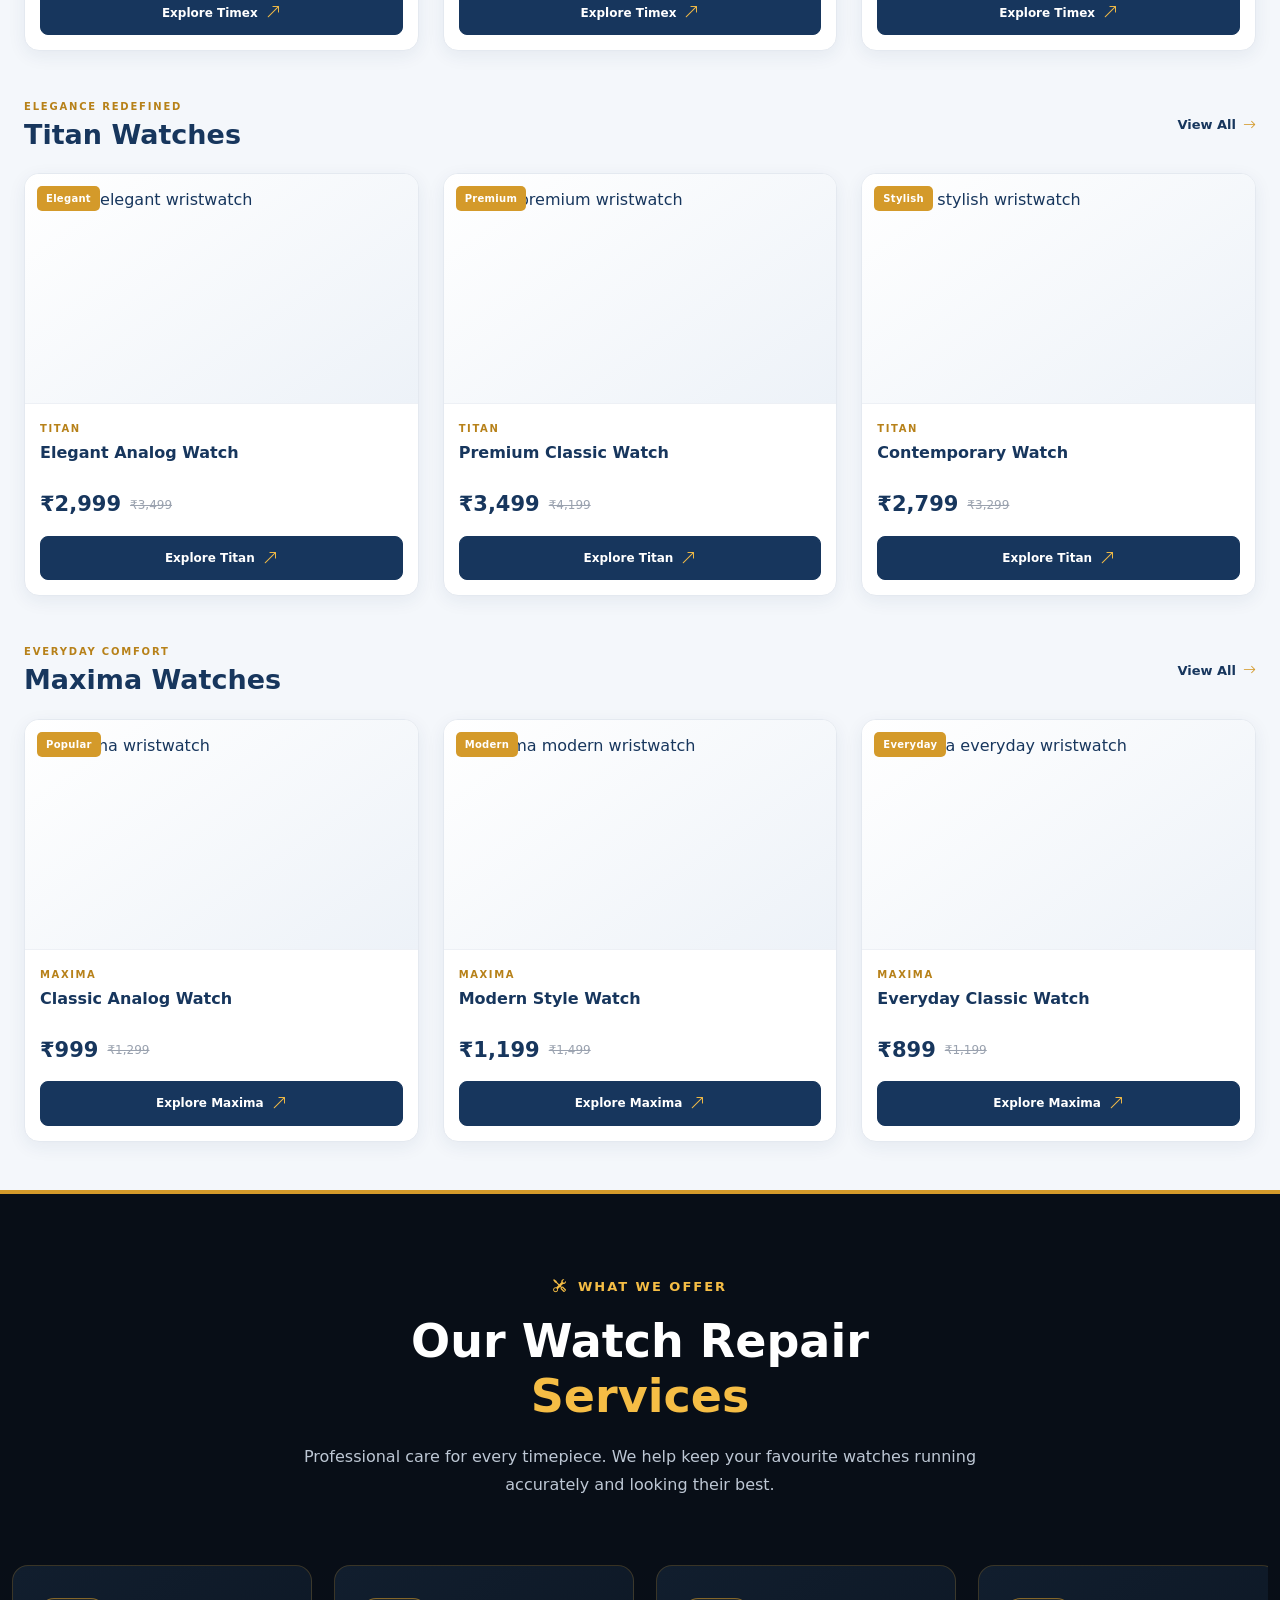
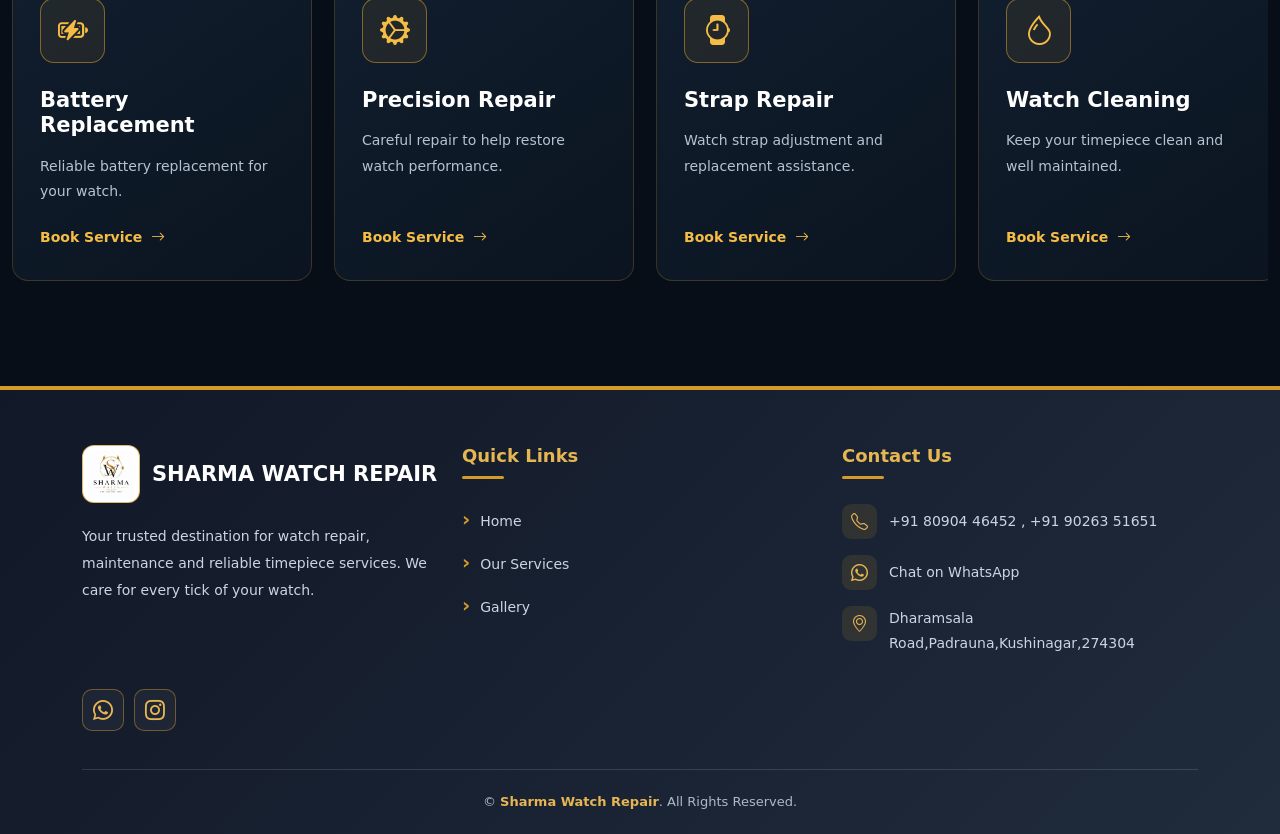
==== commit 7f16e54b: "Fix logo paths and update website" ====
--- a/index.html
+++ b/index.html
@@ -4,13 +4,15 @@
 <head>
     <meta charset="UTF-8">
     <meta name="viewport" content="width=device-width, initial-scale=1.0">
-
     <title>Sharma Watch Repair</title>
-
     <!-- Website Favicon -->
-    <link rel="icon" type="image/png" href="images/sharmawatchlogo.jpeg">
-    <!-- Bootstrap CSS -->
-    <link href="https://cdn.jsdelivr.net/npm/bootstrap@5.3.3/dist/css/bootstrap.min.css" rel="stylesheet">
+    <link rel="icon" type="image/jpeg" href="images/sharmawatchlogo.jpeg">
+     <!-- Bootstrap CSS -->
+    <link
+        href="https://cdn.jsdelivr.net/npm/bootstrap@5.3.3/dist/css/bootstrap.min.css"rel="stylesheet">
+    <!-- Bootstrap Icons -->
+    <link
+        href="https://cdn.jsdelivr.net/npm/bootstrap-icons@1.11.3/font/bootstrap-icons.min.css" rel="stylesheet">
     <!-- Common CSS -->
     <link rel="stylesheet" href="css/header.css">
     <link rel="stylesheet" href="css/home.css">
@@ -18,11 +20,8 @@
     <link rel="stylesheet" href="css/gallery.css">
     <link rel="stylesheet" href="css/footer.css">
 
-    <!-- Bootstrap Icons -->
-    <link rel="stylesheet" href="https://cdn.jsdelivr.net/npm/bootstrap-icons@1.11.3/font/bootstrap-icons.min.css">
     <style>
         /* ================= GLOBAL ================= */
-
         * {
             box-sizing: border-box;
         }
--- a/css/gallery.css
+++ b/css/gallery.css
@@ -1,138 +1,450 @@
-
-/* Watch Gallery */
+/* =========================================
+   WATCH GALLERY
+========================================= */
+
 .watch-gallery {
     background: #f4f7fb;
     color: #17365d;
     border-top: 4px solid #d49a2a;
-
+    overflow: hidden;
 }
 
 .gallery-heading {
-    margin-bottom: 40px;
+    max-width: 750px;
+    margin: 0 auto 40px;
 }
 
 .gallery-subtitle {
-    color: #d49a2a;
+    display: inline-block;
+    color: #b78119;
+    font-weight: 800;
+    letter-spacing: 3px;
+    font-size: 13px;
+}
+
+.gallery-heading h2 {
+    margin: 10px 0;
+    color: #17365d;
+    font-size: clamp(29px, 5vw, 44px);
+    font-weight: 800;
+    letter-spacing: 1px;
+}
+
+.gallery-heading p {
+    margin: 0;
+    color: #64748b;
+    font-size: 15px;
+    line-height: 1.7;
+}
+
+/* Brand Buttons */
+
+.category-buttons {
+    display: flex;
+    justify-content: center;
+    flex-wrap: wrap;
+    gap: 12px;
+}
+
+.category-btn {
+    display: inline-flex;
+    align-items: center;
+    justify-content: center;
+    min-width: 110px;
+    padding: 10px 24px;
+    border: 1px solid #17365d;
+    border-radius: 30px;
+    background: #17365d;
+    color: #fff;
+    text-decoration: none;
+    font-size: 14px;
     font-weight: 700;
-    letter-spacing: 3px;
-    font-size: 25px;
-}
-
-.gallery-heading h2 {
-    font-size: clamp(30px, 9vw, 45px);
-    font-weight: 800;
-    margin: 10px 0;
-    color: #17365d;
-}
-
-.gallery-heading p {
-    color: #64748b;
-    margin-bottom: 0;
+    transition: all 0.25s ease;
+}
+
+.category-btn:hover {
+    background: #d49a2a;
+    border-color: #d49a2a;
+    color: #fff;
+    transform: translateY(-2px);
+}
+
+/* Category Heading */
+
+.category-heading {
+    display: flex;
+    justify-content: space-between;
+    align-items: center;
+    gap: 12px;
+    margin-bottom: 22px;
+}
+
+.section-kicker {
+    display: block;
+    margin-bottom: 5px;
+    color: #b78119;
+    font-size: 10px;
+    font-weight: 800;
+    letter-spacing: 1.8px;
 }
 
 .category-heading h3 {
-    font-size: 25px;
+    margin: 0;
+    color: #17365d;
+    font-size: clamp(20px, 2.5vw, 27px);
+    font-weight: 800;
+}
+
+.view-all {
+    display: inline-flex;
+    align-items: center;
+    gap: 7px;
+    flex-shrink: 0;
+    color: #17365d;
+    text-decoration: none;
+    font-size: 13px;
     font-weight: 700;
-    margin: 0;
-}
-
-.category-heading h3::after {
-    content: "";
-    display: block;
-    width: 45px;
-    height: 3px;
-    background: #d49a2a;
-    margin-top: 9px;
-}
-
-.view-all {
-    color: #17365d;
-    text-decoration: none;
-    font-weight: 600;
-    font-size: 14px;
+    transition: color 0.25s ease;
 }
 
 .view-all i {
     color: #d49a2a;
-    margin-left: 5px;
+    transition: transform 0.25s ease;
 }
 
 .view-all:hover {
-    color: #d49a2a;
-}
-
-
-.category-buttons {
-    display: flex;
+    color: #b78119;
+}
+
+.view-all:hover i {
+    transform: translateX(4px);
+}
+
+/* =========================================
+   WATCH CARD
+========================================= */
+
+.watch-card {
+    height: 100%;
+    display: flex;
+    flex-direction: column;
+    overflow: hidden;
+    border: 1px solid #e4e9f0;
+    border-radius: 15px;
+    background: #fff;
+    box-shadow: 0 5px 18px rgba(23, 54, 93, 0.07);
+    transition: transform 0.3s ease, box-shadow 0.3s ease;
+}
+
+.watch-card:hover {
+    transform: translateY(-6px);
+    box-shadow: 0 14px 30px rgba(23, 54, 93, 0.14);
+}
+
+/* Image */
+
+.watch-image-wrap {
+    position: relative;
+    height: 230px;
+    padding: 14px;
+    overflow: hidden;
+    display: flex;
+    align-items: center;
     justify-content: center;
+    background: linear-gradient(145deg, #ffffff, #edf2f8);
+    border-bottom: 1px solid #edf0f5;
+}
+
+.watch-image-wrap img {
+    width: 100%;
+    height: 100%;
+    display: block;
+    object-fit: cover;
+    border-radius: 8px;
+    transition: transform 0.4s ease;
+}
+
+.watch-card:hover .watch-image-wrap img {
+    transform: scale(1.06);
+}
+
+/* Small Label */
+
+.watch-label {
+    position: absolute;
+    top: 12px;
+    left: 12px;
+    z-index: 2;
+    padding: 5px 9px;
+    border-radius: 5px;
+    background: #d49a2a;
+    color: #fff;
+    font-size: 10px;
+    font-weight: 800;
+    letter-spacing: 0.3px;
+}
+
+/* Product Information */
+
+.watch-info {
+    flex: 1;
+    display: flex;
+    flex-direction: column;
+    padding: 17px 15px 15px;
+}
+
+.watch-brand {
+    margin-bottom: 6px;
+    color: #b78119;
+    font-size: 10px;
+    font-weight: 800;
+    letter-spacing: 1.6px;
+}
+
+.watch-info h4 {
+    min-height: 40px;
+    margin: 0 0 7px;
+    color: #17365d;
+    font-size: 16px;
+    font-weight: 800;
+    line-height: 1.4;
+}
+
+.watch-desc {
+    min-height: 36px;
+    margin: 0 0 13px;
+    color: #748094;
+    font-size: 12px;
+    line-height: 1.6;
+}
+
+/* Price */
+
+.watch-price-row {
+    display: flex;
+    align-items: center;
     flex-wrap: wrap;
-    gap: 15px;
-}
-
-.category-btn {
-    display: inline-block;
-    padding: 10px 28px;
+    gap: 9px;
+    margin-top: auto;
+    margin-bottom: 15px;
+}
+
+.watch-price {
+    padding: 0;
+    background: transparent;
+    color: #17365d;
+    font-size: 21px;
+    font-weight: 800;
+    text-align: left;
+}
+
+.watch-old-price {
+    color: #9aa2af;
+    font-size: 12px;
+    text-decoration: line-through;
+}
+
+/* Explore Button */
+
+.watch-action {
+    width: 100%;
+    min-height: 42px;
+    display: flex;
+    justify-content: center;
+    align-items: center;
+    gap: 8px;
+    padding: 10px;
+    border: 1px solid #17365d;
+    border-radius: 8px;
     background: #17365d;
     color: #fff;
+    text-align: center;
     text-decoration: none;
-    font-weight: 600;
-    border: 2px solid #17365d;
-    border-radius: 30px;
-    transition: all 0.3s ease;
-}
-
-.category-btn:hover {
+    font-size: 12px;
+    font-weight: 700;
+    transition: all 0.25s ease;
+}
+
+.watch-action i {
+    color: #f5bd45;
+    font-size: 15px;
+    transition: transform 0.25s ease;
+}
+
+.watch-action:hover {
     background: #d49a2a;
-    color: #fff;
     border-color: #d49a2a;
-}
-
-/* Watch Price */
-.watch-price {
-    text-align: center;
-    font-size: 20px;
-    font-weight: 700;
-    color: #17365d;
-    padding: 10px 5px;
-    background-color: #ffffff;
-}
-
-/* Watch Card */
-.watch-card {
-    overflow: hidden;
-    border-radius: 10px;
-    background-color: #ffffff;
-    box-shadow: 0 4px 12px rgba(0, 0, 0, 0.10);
-}
-
-/* Watch Image */
-.watch-card img {
-    display: block;
-    width: 100%;
-    height: 220px;
-    object-fit: cover;
-}
-
-.watch-card:hover img {
-    transform: scale(1.06);
-}
-
-
-@media (max-width: 767px) {
+    color: #fff;
+}
+
+.watch-action:hover i {
+    color: #fff;
+    transform: translate(2px, -2px);
+}
+
+/* =========================================
+   TABLET
+========================================= */
+
+@media (max-width: 991.98px) {
+    .watch-image-wrap {
+        height: 200px;
+    }
+
+    .watch-info {
+        padding: 14px 12px;
+    }
+}
+
+/* =========================================
+   MOBILE
+========================================= */
+
+@media (max-width: 767.98px) {
+    .watch-gallery {
+        padding-top: 35px !important;
+        padding-bottom: 35px !important;
+    }
+
+    .gallery-heading {
+        margin-bottom: 28px;
+    }
+
+    .gallery-subtitle {
+        font-size: 11px;
+        letter-spacing: 2px;
+    }
+
+    .gallery-heading p {
+        font-size: 13px;
+    }
+
+    .category-buttons {
+        gap: 8px;
+        margin-bottom: 35px !important;
+    }
+
+    .category-btn {
+        min-width: 85px;
+        padding: 9px 16px;
+        font-size: 12px;
+    }
+
+    .category-heading {
+        align-items: center;
+        margin-bottom: 16px;
+    }
+
     .category-heading h3 {
-        font-size: 20px;
-    }
-
-     .watch-card img {
-        height: 160px;
+        font-size: 19px;
+    }
+
+    .section-kicker {
+        font-size: 9px;
+        letter-spacing: 1px;
+    }
+
+    .view-all {
+        gap: 4px;
+        font-size: 11px;
+    }
+
+    .watch-image-wrap {
+        height: 165px;
+        padding: 8px;
+    }
+
+    .watch-image-wrap img {
+        border-radius: 6px;
+    }
+
+    .watch-label {
+        top: 8px;
+        left: 8px;
+        padding: 4px 6px;
+        font-size: 8px;
+    }
+
+    .watch-info {
+        padding: 11px 9px;
+    }
+
+    .watch-brand {
+        font-size: 9px;
+        letter-spacing: 1px;
+    }
+
+    .watch-info h4 {
+        min-height: 35px;
+        font-size: 12px;
+        line-height: 1.4;
+    }
+
+    .watch-desc {
+        min-height: 32px;
+        margin-bottom: 10px;
+        font-size: 10px;
+        line-height: 1.5;
+    }
+
+    .watch-price-row {
+        gap: 6px;
+        margin-bottom: 11px;
     }
 
     .watch-price {
-        font-size: 17px;
-        padding: 8px 5px;
-    }
-
-    .view-all {
-        font-size: 15px;
-    }
-}
+        font-size: 16px;
+    }
+
+    .watch-old-price {
+        font-size: 10px;
+    }
+
+    .watch-action {
+        min-height: 36px;
+        gap: 4px;
+        padding: 8px 4px;
+        font-size: 10px;
+    }
+
+    .watch-action i {
+        font-size: 12px;
+    }
+}
+
+/* Very Small Screens */
+
+@media (max-width: 360px) {
+    .watch-image-wrap {
+        height: 140px;
+    }
+
+    .watch-info {
+        padding: 9px 7px;
+    }
+
+    .watch-info h4 {
+        font-size: 11px;
+    }
+
+    .watch-price {
+        font-size: 14px;
+    }
+
+    .watch-old-price {
+        font-size: 9px;
+    }
+}
+
+/* Accessibility */
+
+@media (prefers-reduced-motion: reduce) {
+    .watch-card,
+    .watch-image-wrap img,
+    .watch-action,
+    .watch-action i,
+    .category-btn,
+    .view-all i {
+        transition: none;
+    }
+}
